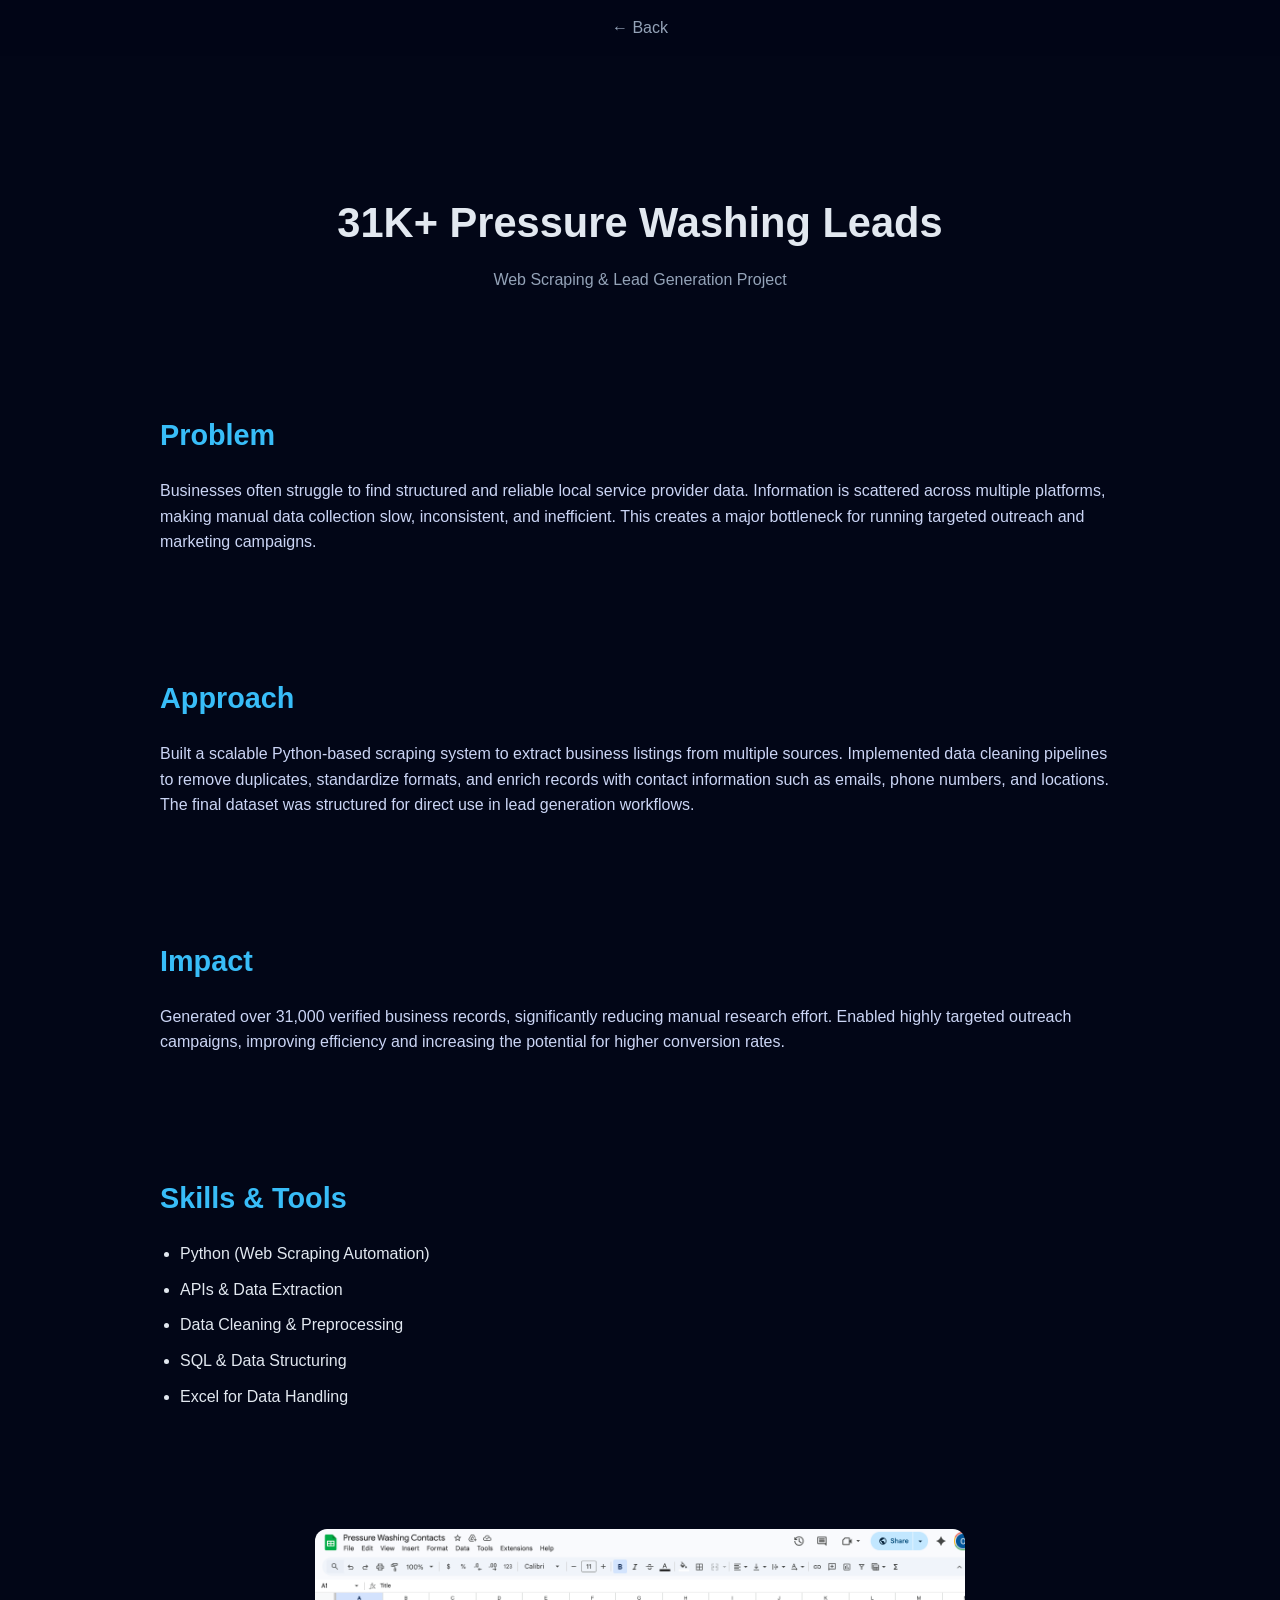
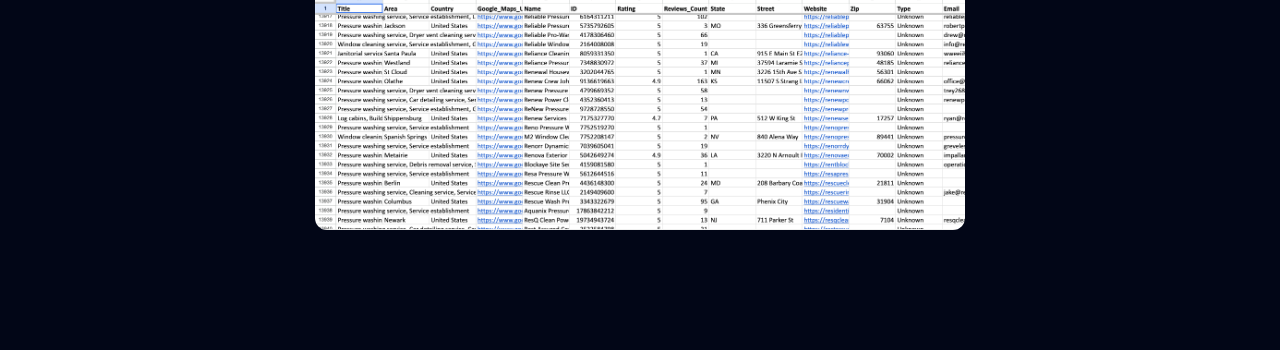
==== project1.html @ c7a37a79 "Update project1.html" ====
<!DOCTYPE html>
<html lang="en">

<head>
<meta charset="UTF-8">
<title>31K+ Leads Scraper | Owais Qadir</title>
<meta name="viewport" content="width=device-width, initial-scale=1.0">

<link rel="stylesheet" href="style.css?v=999">
</head>

<body>

<nav>
  <a href="index.html">← Back</a>
</nav>

<!-- HERO -->
<section class="case-hero">
  <h1>31K+ Pressure Washing Leads</h1>
  <p class="subtitle">Web Scraping & Lead Generation Project</p>
</section>

<!-- PROBLEM -->
<section class="reveal">
  <h2>Problem</h2>
  <p>
    Businesses often struggle to find structured and reliable local service provider data.
    Information is scattered across multiple platforms, making manual data collection slow,
    inconsistent, and inefficient. This creates a major bottleneck for running targeted outreach
    and marketing campaigns.
  </p>
</section>

<!-- APPROACH -->
<section class="reveal">
  <h2>Approach</h2>
  <p>
    Built a scalable Python-based scraping system to extract business listings from multiple sources.
    Implemented data cleaning pipelines to remove duplicates, standardize formats, and enrich records
    with contact information such as emails, phone numbers, and locations. The final dataset was structured
    for direct use in lead generation workflows.
  </p>
</section>

<!-- IMPACT -->
<section class="reveal">
  <h2>Impact</h2>
  <p>
    Generated over 31,000 verified business records, significantly reducing manual research effort.
    Enabled highly targeted outreach campaigns, improving efficiency and increasing the potential
    for higher conversion rates.
  </p>
</section>

<!-- SKILLS -->
<section class="reveal">
  <h2>Skills & Tools</h2>
  <ul>
    <li>Python (Web Scraping Automation)</li>
    <li>APIs & Data Extraction</li>
    <li>Data Cleaning & Preprocessing</li>
    <li>SQL & Data Structuring</li>
    <li>Excel for Data Handling</li>
  </ul>
</section>

<!-- IMAGE -->
<section class="reveal">
  <div class="single-image">
    <img src="images/project1.png" alt="Project preview">
  </div>
</section>

<script src="script.js?v=999"></script>

</body>
</html>
---- style.css ----
/* ================= RESET ================= */
* {
  margin: 0;
  padding: 0;
  box-sizing: border-box;
}

/* ================= BODY ================= */
body {
  font-family: 'Inter', sans-serif;
  background: #020617;
  color: #e2e8f0;
  line-height: 1.6;
  padding-top: 70px;
}

/* ================= NAV ================= */
nav {
  position: fixed;
  top: 0;
  width: 100%;
  background: rgba(2,6,23,0.85);
  backdrop-filter: blur(10px);
  padding: 15px;
  text-align: center;
  z-index: 1000;
}

nav a {
  margin: 0 18px;
  color: #94a3b8;
  text-decoration: none;
  font-weight: 500;
}

nav a:hover {
  color: #38bdf8;
}

/* ================= HERO ================= */
.hero, .case-hero {
  text-align: center;
  margin-bottom: 80px;
}

.hero h1, .case-hero h1 {
  font-size: 2.6rem;
  margin-bottom: 10px;
}

.highlight {
  color: #38bdf8;
}

.subtitle {
  color: #94a3b8;
  font-size: 1rem;
}

/* ================= SECTIONS ================= */
section {
  max-width: 1000px;
  margin: 120px auto;
  padding: 0 20px;
}

h2 {
  font-size: 1.8rem;
  margin-bottom: 20px;
  color: #38bdf8;
}

p {
  color: #cbd5f5;
}

/* ================= GRID ================= */
.grid {
  display: grid;
  grid-template-columns: repeat(auto-fit, minmax(260px, 1fr));
  gap: 30px;
  margin-top: 40px;
}

/* ================= CARD ================= */
.card {
  background: rgba(30,41,59,0.5);
  padding: 30px 20px;
  border-radius: 16px;
  text-align: center;
  transition: all 0.3s ease;
}

/* FIX LINK STYLE */
.card a {
  text-decoration: none;
  color: #e2e8f0;
  font-weight: 600;
  font-size: 1.1rem;
}

.card a:visited {
  color: #e2e8f0;
}

.card:hover {
  transform: translateY(-8px);
  border: 1px solid #38bdf8;
  box-shadow: 0 0 20px rgba(56,189,248,0.2);
}

/* ================= LIST ================= */
ul {
  margin-top: 15px;
  padding-left: 20px;
}

li {
  margin-bottom: 10px;
}

/* ================= SINGLE IMAGE ================= */
.single-image img {
  width: 100%;
  max-width: 650px;
  max-height: 350px;
  object-fit: contain;
  display: block;
  margin: 40px auto;
  border-radius: 12px;
}

/* ================= MULTI IMAGE GRID ================= */
.image-grid {
  display: grid;
  grid-template-columns: repeat(auto-fit, minmax(220px, 1fr));
  gap: 15px;
  margin-top: 20px;
}

.image-grid img {
  width: 100%;
  height: 180px;
  object-fit: cover;
  border-radius: 10px;
  cursor: pointer;
  transition: 0.3s;
}

.image-grid img:hover {
  transform: scale(1.05);
}

/* ================= CONTACT FORM ================= */
form {
  margin-top: 30px;
  display: flex;
  flex-direction: column;
  gap: 15px;
  max-width: 500px;
}

input, textarea {
  padding: 12px;
  border-radius: 10px;
  border: 1px solid #1e293b;
  background: #020617;
  color: #e2e8f0;
  font-size: 14px;
}

textarea {
  min-height: 120px;
}

button {
  background: linear-gradient(135deg, #38bdf8, #6366f1);
  border: none;
  padding: 12px;
  border-radius: 10px;
  color: white;
  cursor: pointer;
  transition: 0.3s;
}

button:hover {
  opacity: 0.85;
}

/* ================= ANIMATIONS ================= */
.reveal {
  opacity: 0;
  transform: translateY(30px);
  transition: 0.6s ease;
}

.reveal.show {
  opacity: 1;
  transform: translateY(0);
}

/* ================= IMAGE MODAL ================= */
.modal {
  display: none;
  position: fixed;
  inset: 0;
  background: rgba(0,0,0,0.9);
  justify-content: center;
  align-items: center;
  z-index: 2000;
}

.modal img {
  max-width: 90%;
  max-height: 90%;
  border-radius: 10px;
}

/* ================= SMALL SCREENS ================= */
@media (max-width: 600px) {
  .hero h1 {
    font-size: 2rem;
  }

  section {
    margin: 80px auto;
  }
}
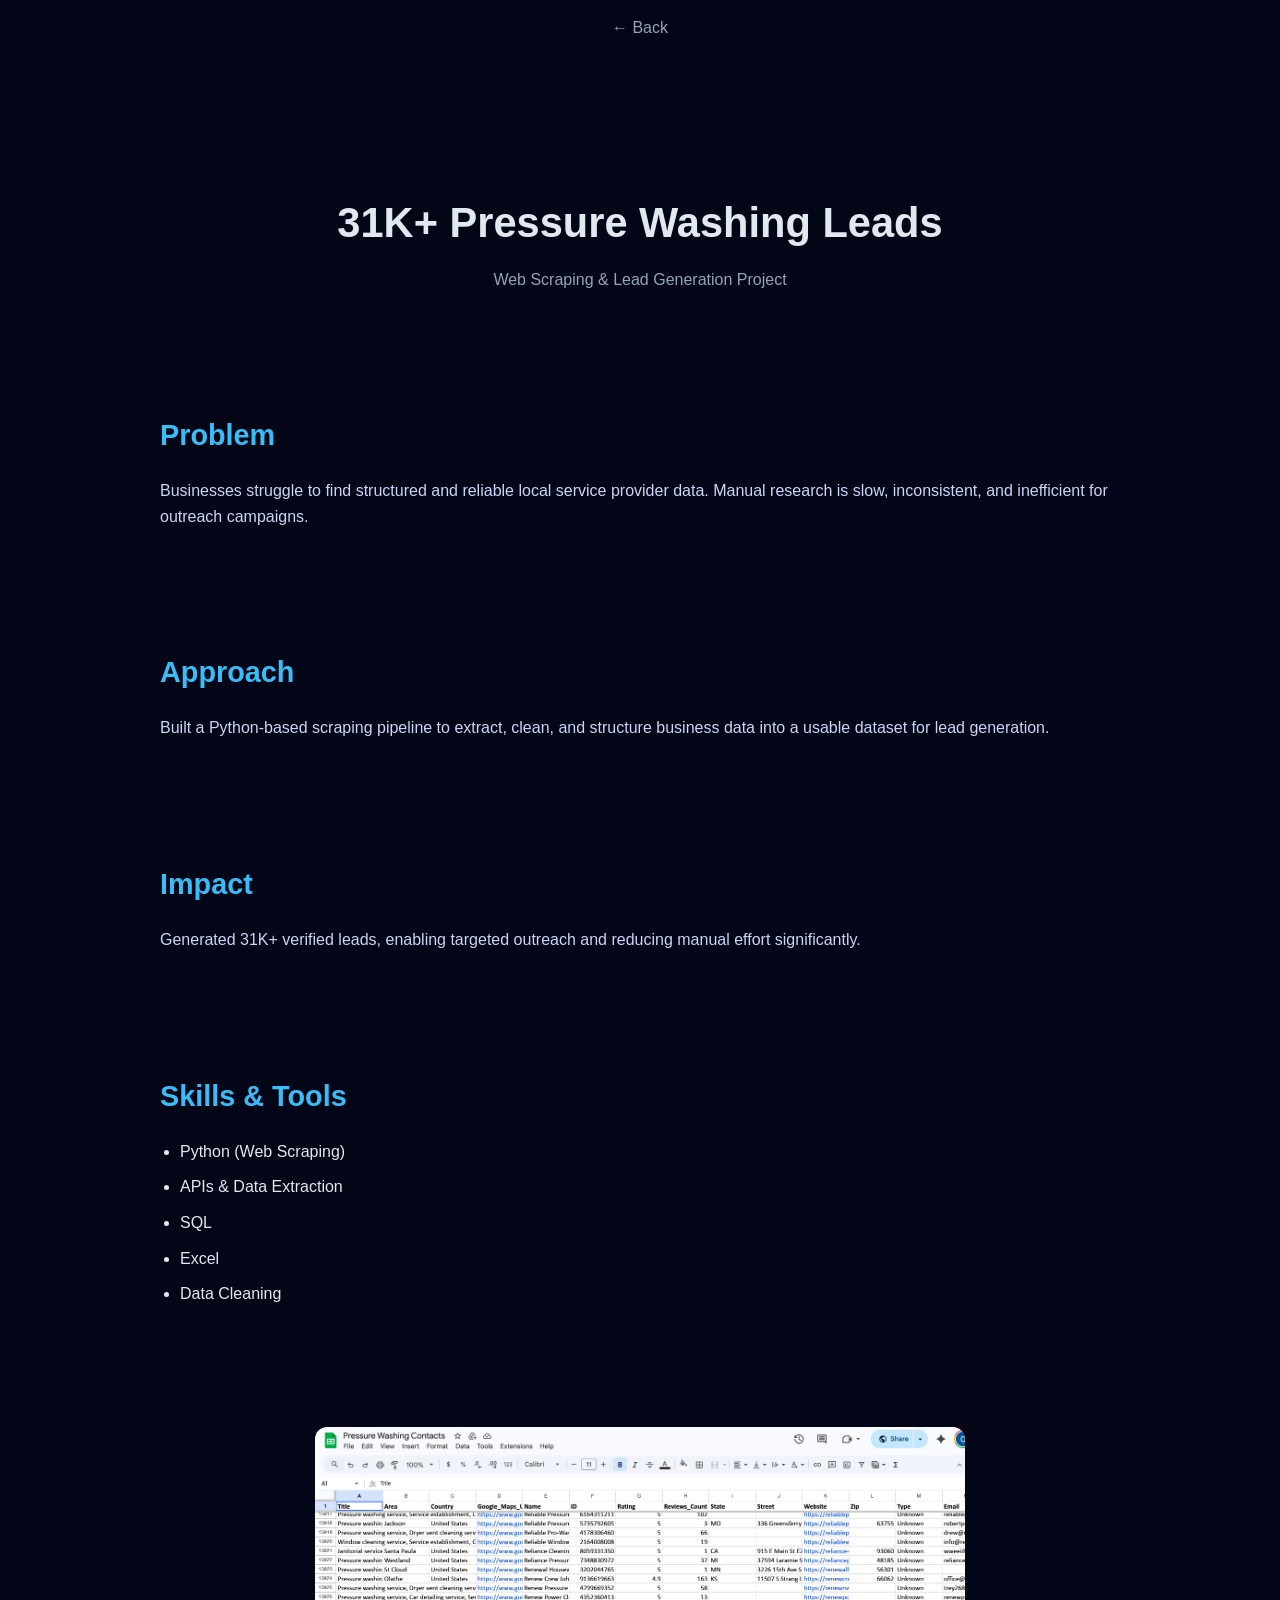
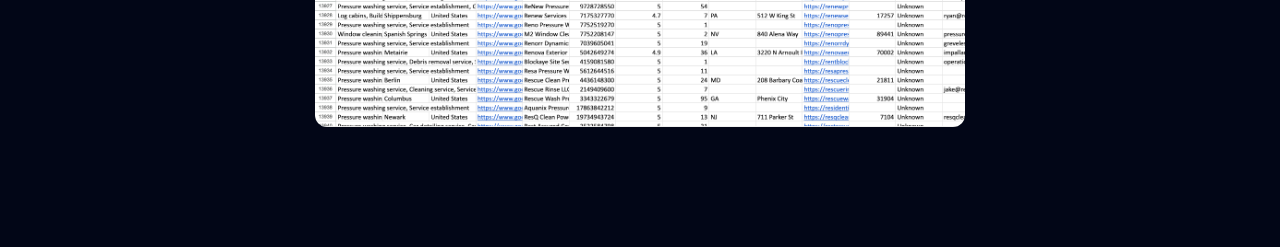
==== commit f5b7abf7: "Update project1.html" ====
--- a/project1.html
+++ b/project1.html
@@ -5,7 +5,6 @@
 <meta charset="UTF-8">
 <title>31K+ Leads Scraper | Owais Qadir</title>
 <meta name="viewport" content="width=device-width, initial-scale=1.0">
-
 <link rel="stylesheet" href="style.css?v=999">
 </head>
 
@@ -15,60 +14,48 @@
   <a href="index.html">← Back</a>
 </nav>
 
-<!-- HERO -->
 <section class="case-hero">
   <h1>31K+ Pressure Washing Leads</h1>
   <p class="subtitle">Web Scraping & Lead Generation Project</p>
 </section>
 
-<!-- PROBLEM -->
 <section class="reveal">
   <h2>Problem</h2>
   <p>
-    Businesses often struggle to find structured and reliable local service provider data.
-    Information is scattered across multiple platforms, making manual data collection slow,
-    inconsistent, and inefficient. This creates a major bottleneck for running targeted outreach
-    and marketing campaigns.
+    Businesses struggle to find structured and reliable local service provider data.
+    Manual research is slow, inconsistent, and inefficient for outreach campaigns.
   </p>
 </section>
 
-<!-- APPROACH -->
 <section class="reveal">
   <h2>Approach</h2>
   <p>
-    Built a scalable Python-based scraping system to extract business listings from multiple sources.
-    Implemented data cleaning pipelines to remove duplicates, standardize formats, and enrich records
-    with contact information such as emails, phone numbers, and locations. The final dataset was structured
-    for direct use in lead generation workflows.
+    Built a Python-based scraping pipeline to extract, clean, and structure business data
+    into a usable dataset for lead generation.
   </p>
 </section>
 
-<!-- IMPACT -->
 <section class="reveal">
   <h2>Impact</h2>
   <p>
-    Generated over 31,000 verified business records, significantly reducing manual research effort.
-    Enabled highly targeted outreach campaigns, improving efficiency and increasing the potential
-    for higher conversion rates.
+    Generated 31K+ verified leads, enabling targeted outreach and reducing manual effort significantly.
   </p>
 </section>
 
-<!-- SKILLS -->
 <section class="reveal">
   <h2>Skills & Tools</h2>
   <ul>
-    <li>Python (Web Scraping Automation)</li>
+    <li>Python (Web Scraping)</li>
     <li>APIs & Data Extraction</li>
-    <li>Data Cleaning & Preprocessing</li>
-    <li>SQL & Data Structuring</li>
-    <li>Excel for Data Handling</li>
+    <li>SQL</li>
+    <li>Excel</li>
+    <li>Data Cleaning</li>
   </ul>
 </section>
 
-<!-- IMAGE -->
 <section class="reveal">
   <div class="single-image">
-    <img src="images/project1.png" alt="Project preview">
+    <img src="images/project1.png">
   </div>
 </section>
 
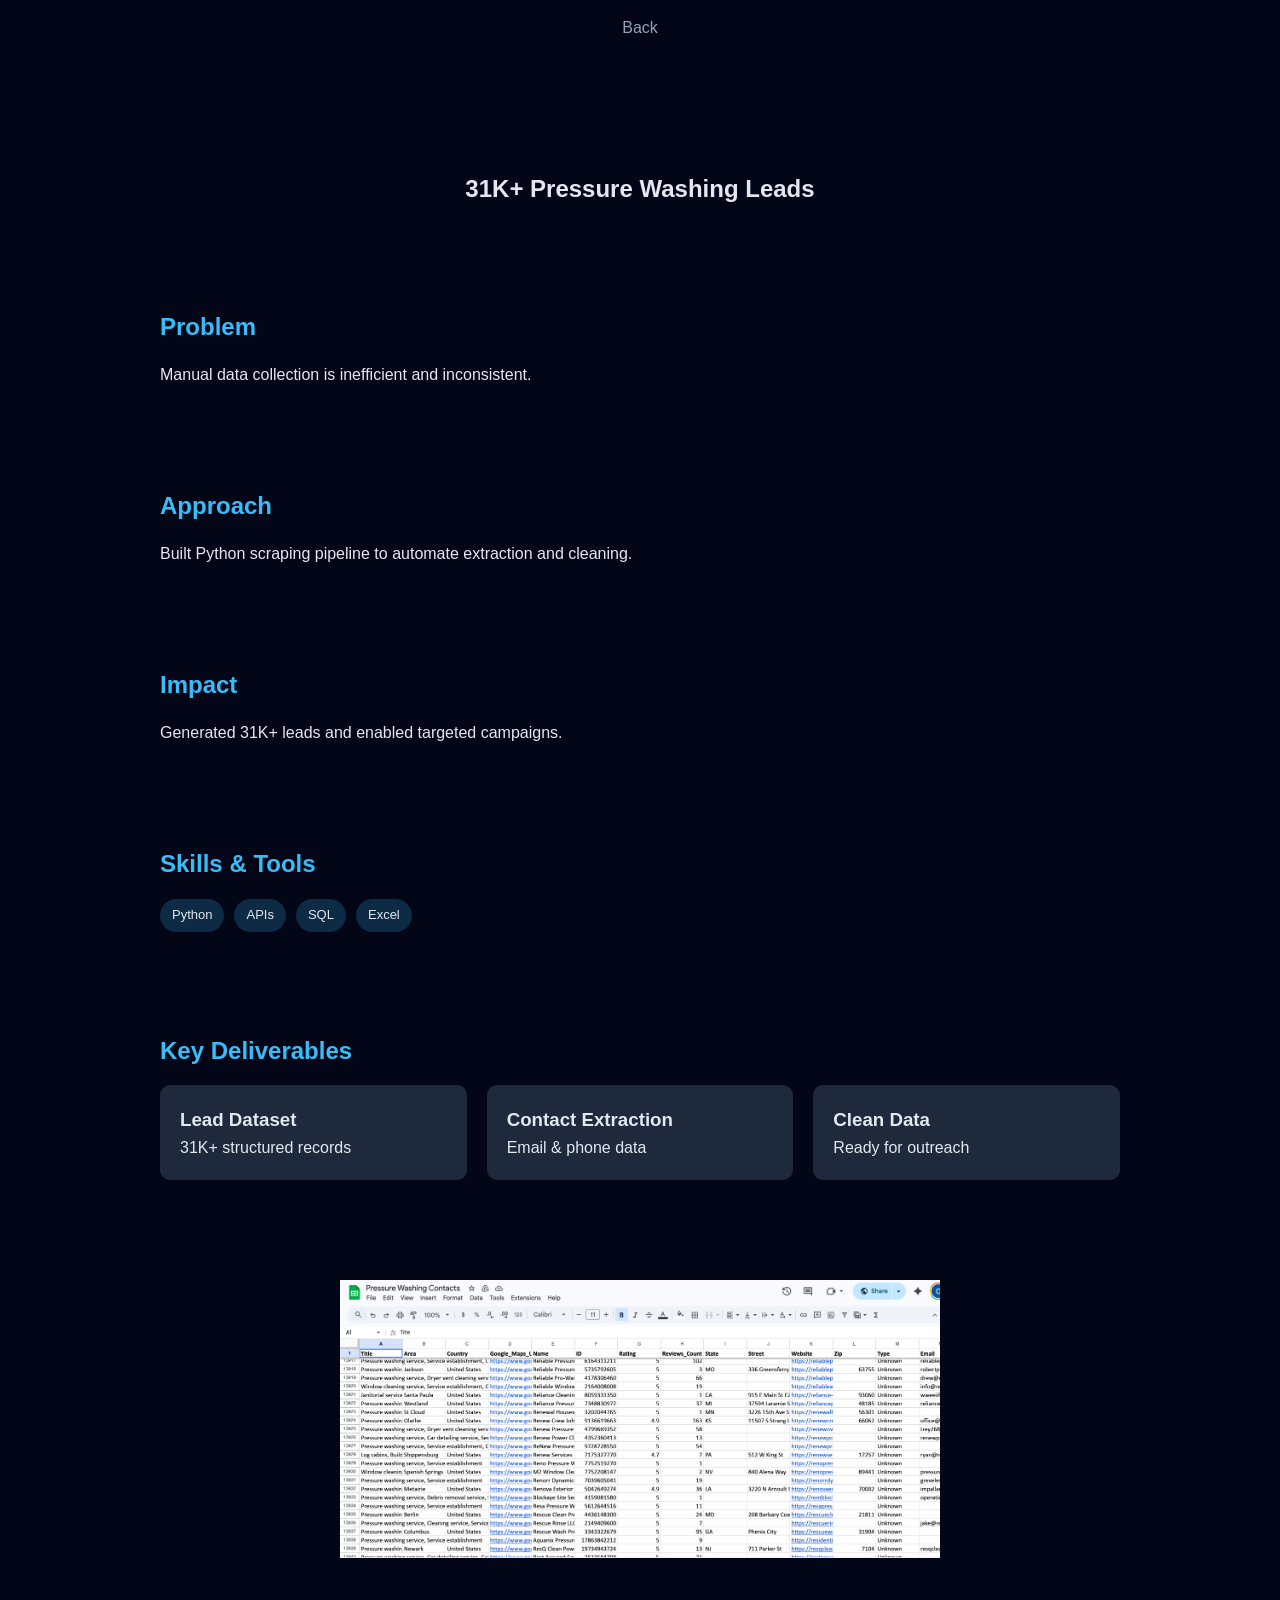
==== commit cc0c710d: "Update project1.html" ====
--- a/project1.html
+++ b/project1.html
@@ -1,65 +1,54 @@
 <!DOCTYPE html>
-<html lang="en">
-
+<html>
 <head>
-<meta charset="UTF-8">
-<title>31K+ Leads Scraper | Owais Qadir</title>
-<meta name="viewport" content="width=device-width, initial-scale=1.0">
 <link rel="stylesheet" href="style.css?v=999">
 </head>
 
 <body>
 
-<nav>
-  <a href="index.html">← Back</a>
-</nav>
+<nav><a href="index.html">Back</a></nav>
 
 <section class="case-hero">
-  <h1>31K+ Pressure Washing Leads</h1>
-  <p class="subtitle">Web Scraping & Lead Generation Project</p>
+<h1>31K+ Pressure Washing Leads</h1>
 </section>
 
 <section class="reveal">
-  <h2>Problem</h2>
-  <p>
-    Businesses struggle to find structured and reliable local service provider data.
-    Manual research is slow, inconsistent, and inefficient for outreach campaigns.
-  </p>
+<h2>Problem</h2>
+<p>Manual data collection is inefficient and inconsistent.</p>
 </section>
 
 <section class="reveal">
-  <h2>Approach</h2>
-  <p>
-    Built a Python-based scraping pipeline to extract, clean, and structure business data
-    into a usable dataset for lead generation.
-  </p>
+<h2>Approach</h2>
+<p>Built Python scraping pipeline to automate extraction and cleaning.</p>
 </section>
 
 <section class="reveal">
-  <h2>Impact</h2>
-  <p>
-    Generated 31K+ verified leads, enabling targeted outreach and reducing manual effort significantly.
-  </p>
+<h2>Impact</h2>
+<p>Generated 31K+ leads and enabled targeted campaigns.</p>
 </section>
 
 <section class="reveal">
-  <h2>Skills & Tools</h2>
-  <ul>
-    <li>Python (Web Scraping)</li>
-    <li>APIs & Data Extraction</li>
-    <li>SQL</li>
-    <li>Excel</li>
-    <li>Data Cleaning</li>
-  </ul>
+<h2>Skills & Tools</h2>
+<div class="tags">
+<span>Python</span><span>APIs</span><span>SQL</span><span>Excel</span>
+</div>
 </section>
 
 <section class="reveal">
-  <div class="single-image">
-    <img src="images/project1.png">
-  </div>
+<h2>Key Deliverables</h2>
+<div class="deliverables">
+<div class="box"><h3>Lead Dataset</h3><p>31K+ structured records</p></div>
+<div class="box"><h3>Contact Extraction</h3><p>Email & phone data</p></div>
+<div class="box"><h3>Clean Data</h3><p>Ready for outreach</p></div>
+</div>
+</section>
+
+<section class="reveal">
+<div class="single-image">
+<img src="images/project1.png">
+</div>
 </section>
 
 <script src="script.js?v=999"></script>
-
 </body>
 </html>
--- a/style.css
+++ b/style.css
@@ -1,228 +1,135 @@
-/* ================= RESET ================= */
-* {
-  margin: 0;
-  padding: 0;
-  box-sizing: border-box;
+/* RESET */
+*{margin:0;padding:0;box-sizing:border-box;}
+
+body{
+  font-family:'Inter',sans-serif;
+  background:#020617;
+  color:#e2e8f0;
+  line-height:1.6;
+  padding-top:70px;
 }
 
-/* ================= BODY ================= */
-body {
-  font-family: 'Inter', sans-serif;
-  background: #020617;
-  color: #e2e8f0;
-  line-height: 1.6;
-  padding-top: 70px;
+/* NAV */
+nav{
+  position:fixed;
+  width:100%;
+  top:0;
+  background:rgba(2,6,23,0.9);
+  padding:15px;
+  text-align:center;
 }
 
-/* ================= NAV ================= */
-nav {
-  position: fixed;
-  top: 0;
-  width: 100%;
-  background: rgba(2,6,23,0.85);
-  backdrop-filter: blur(10px);
-  padding: 15px;
-  text-align: center;
-  z-index: 1000;
+nav a{
+  margin:0 15px;
+  color:#94a3b8;
+  text-decoration:none;
 }
 
-nav a {
-  margin: 0 18px;
-  color: #94a3b8;
-  text-decoration: none;
-  font-weight: 500;
+/* HERO */
+.hero,.case-hero{
+  text-align:center;
+  margin-bottom:80px;
 }
 
-nav a:hover {
-  color: #38bdf8;
+.hero h1{font-size:2.5rem;}
+
+section{
+  max-width:1000px;
+  margin:100px auto;
+  padding:0 20px;
 }
 
-/* ================= HERO ================= */
-.hero, .case-hero {
-  text-align: center;
-  margin-bottom: 80px;
+h2{color:#38bdf8;margin-bottom:15px;}
+
+/* GRID */
+.grid{
+  display:grid;
+  grid-template-columns:repeat(auto-fit,minmax(250px,1fr));
+  gap:25px;
+  margin-top:30px;
 }
 
-.hero h1, .case-hero h1 {
-  font-size: 2.6rem;
-  margin-bottom: 10px;
+/* CARD */
+.card{
+  background:#1e293b;
+  padding:25px;
+  border-radius:12px;
+  text-align:center;
+  text-decoration:none;
+  color:white;
+  transition:0.3s;
 }
 
-.highlight {
-  color: #38bdf8;
+.card:hover{
+  transform:translateY(-5px);
+  border:1px solid #38bdf8;
 }
 
-.subtitle {
-  color: #94a3b8;
-  font-size: 1rem;
+/* TAGS */
+.tags{
+  display:flex;
+  flex-wrap:wrap;
+  gap:10px;
+  margin-top:15px;
 }
 
-/* ================= SECTIONS ================= */
-section {
-  max-width: 1000px;
-  margin: 120px auto;
-  padding: 0 20px;
+.tags span{
+  background:rgba(56,189,248,0.2);
+  padding:6px 12px;
+  border-radius:20px;
+  font-size:13px;
 }
 
-h2 {
-  font-size: 1.8rem;
-  margin-bottom: 20px;
-  color: #38bdf8;
+/* BOXES */
+.deliverables{
+  display:grid;
+  grid-template-columns:repeat(auto-fit,minmax(250px,1fr));
+  gap:20px;
 }
 
-p {
-  color: #cbd5f5;
+.box{
+  background:#1e293b;
+  padding:20px;
+  border-radius:10px;
 }
 
-/* ================= GRID ================= */
-.grid {
-  display: grid;
-  grid-template-columns: repeat(auto-fit, minmax(260px, 1fr));
-  gap: 30px;
-  margin-top: 40px;
+.box:hover{
+  border:1px solid #38bdf8;
 }
 
-/* ================= CARD ================= */
-.card {
-  background: rgba(30,41,59,0.5);
-  padding: 30px 20px;
-  border-radius: 16px;
-  text-align: center;
-  transition: all 0.3s ease;
+/* IMAGE */
+.single-image img{
+  width:100%;
+  max-width:600px;
+  display:block;
+  margin:auto;
 }
 
-/* FIX LINK STYLE */
-.card a {
-  text-decoration: none;
-  color: #e2e8f0;
-  font-weight: 600;
-  font-size: 1.1rem;
+.image-grid{
+  display:grid;
+  grid-template-columns:repeat(auto-fit,minmax(200px,1fr));
+  gap:10px;
 }
 
-.card a:visited {
-  color: #e2e8f0;
+.image-grid img{
+  width:100%;
+  height:180px;
+  object-fit:cover;
+  cursor:pointer;
 }
 
-.card:hover {
-  transform: translateY(-8px);
-  border: 1px solid #38bdf8;
-  box-shadow: 0 0 20px rgba(56,189,248,0.2);
+/* ANIMATION */
+.reveal{opacity:0;transform:translateY(30px);transition:0.6s;}
+.reveal.show{opacity:1;transform:translateY(0);}
+
+/* MODAL */
+.modal{
+  display:none;
+  position:fixed;
+  inset:0;
+  background:rgba(0,0,0,0.9);
+  justify-content:center;
+  align-items:center;
 }
 
-/* ================= LIST ================= */
-ul {
-  margin-top: 15px;
-  padding-left: 20px;
-}
-
-li {
-  margin-bottom: 10px;
-}
-
-/* ================= SINGLE IMAGE ================= */
-.single-image img {
-  width: 100%;
-  max-width: 650px;
-  max-height: 350px;
-  object-fit: contain;
-  display: block;
-  margin: 40px auto;
-  border-radius: 12px;
-}
-
-/* ================= MULTI IMAGE GRID ================= */
-.image-grid {
-  display: grid;
-  grid-template-columns: repeat(auto-fit, minmax(220px, 1fr));
-  gap: 15px;
-  margin-top: 20px;
-}
-
-.image-grid img {
-  width: 100%;
-  height: 180px;
-  object-fit: cover;
-  border-radius: 10px;
-  cursor: pointer;
-  transition: 0.3s;
-}
-
-.image-grid img:hover {
-  transform: scale(1.05);
-}
-
-/* ================= CONTACT FORM ================= */
-form {
-  margin-top: 30px;
-  display: flex;
-  flex-direction: column;
-  gap: 15px;
-  max-width: 500px;
-}
-
-input, textarea {
-  padding: 12px;
-  border-radius: 10px;
-  border: 1px solid #1e293b;
-  background: #020617;
-  color: #e2e8f0;
-  font-size: 14px;
-}
-
-textarea {
-  min-height: 120px;
-}
-
-button {
-  background: linear-gradient(135deg, #38bdf8, #6366f1);
-  border: none;
-  padding: 12px;
-  border-radius: 10px;
-  color: white;
-  cursor: pointer;
-  transition: 0.3s;
-}
-
-button:hover {
-  opacity: 0.85;
-}
-
-/* ================= ANIMATIONS ================= */
-.reveal {
-  opacity: 0;
-  transform: translateY(30px);
-  transition: 0.6s ease;
-}
-
-.reveal.show {
-  opacity: 1;
-  transform: translateY(0);
-}
-
-/* ================= IMAGE MODAL ================= */
-.modal {
-  display: none;
-  position: fixed;
-  inset: 0;
-  background: rgba(0,0,0,0.9);
-  justify-content: center;
-  align-items: center;
-  z-index: 2000;
-}
-
-.modal img {
-  max-width: 90%;
-  max-height: 90%;
-  border-radius: 10px;
-}
-
-/* ================= SMALL SCREENS ================= */
-@media (max-width: 600px) {
-  .hero h1 {
-    font-size: 2rem;
-  }
-
-  section {
-    margin: 80px auto;
-  }
-}
+.modal img{max-width:90%;}
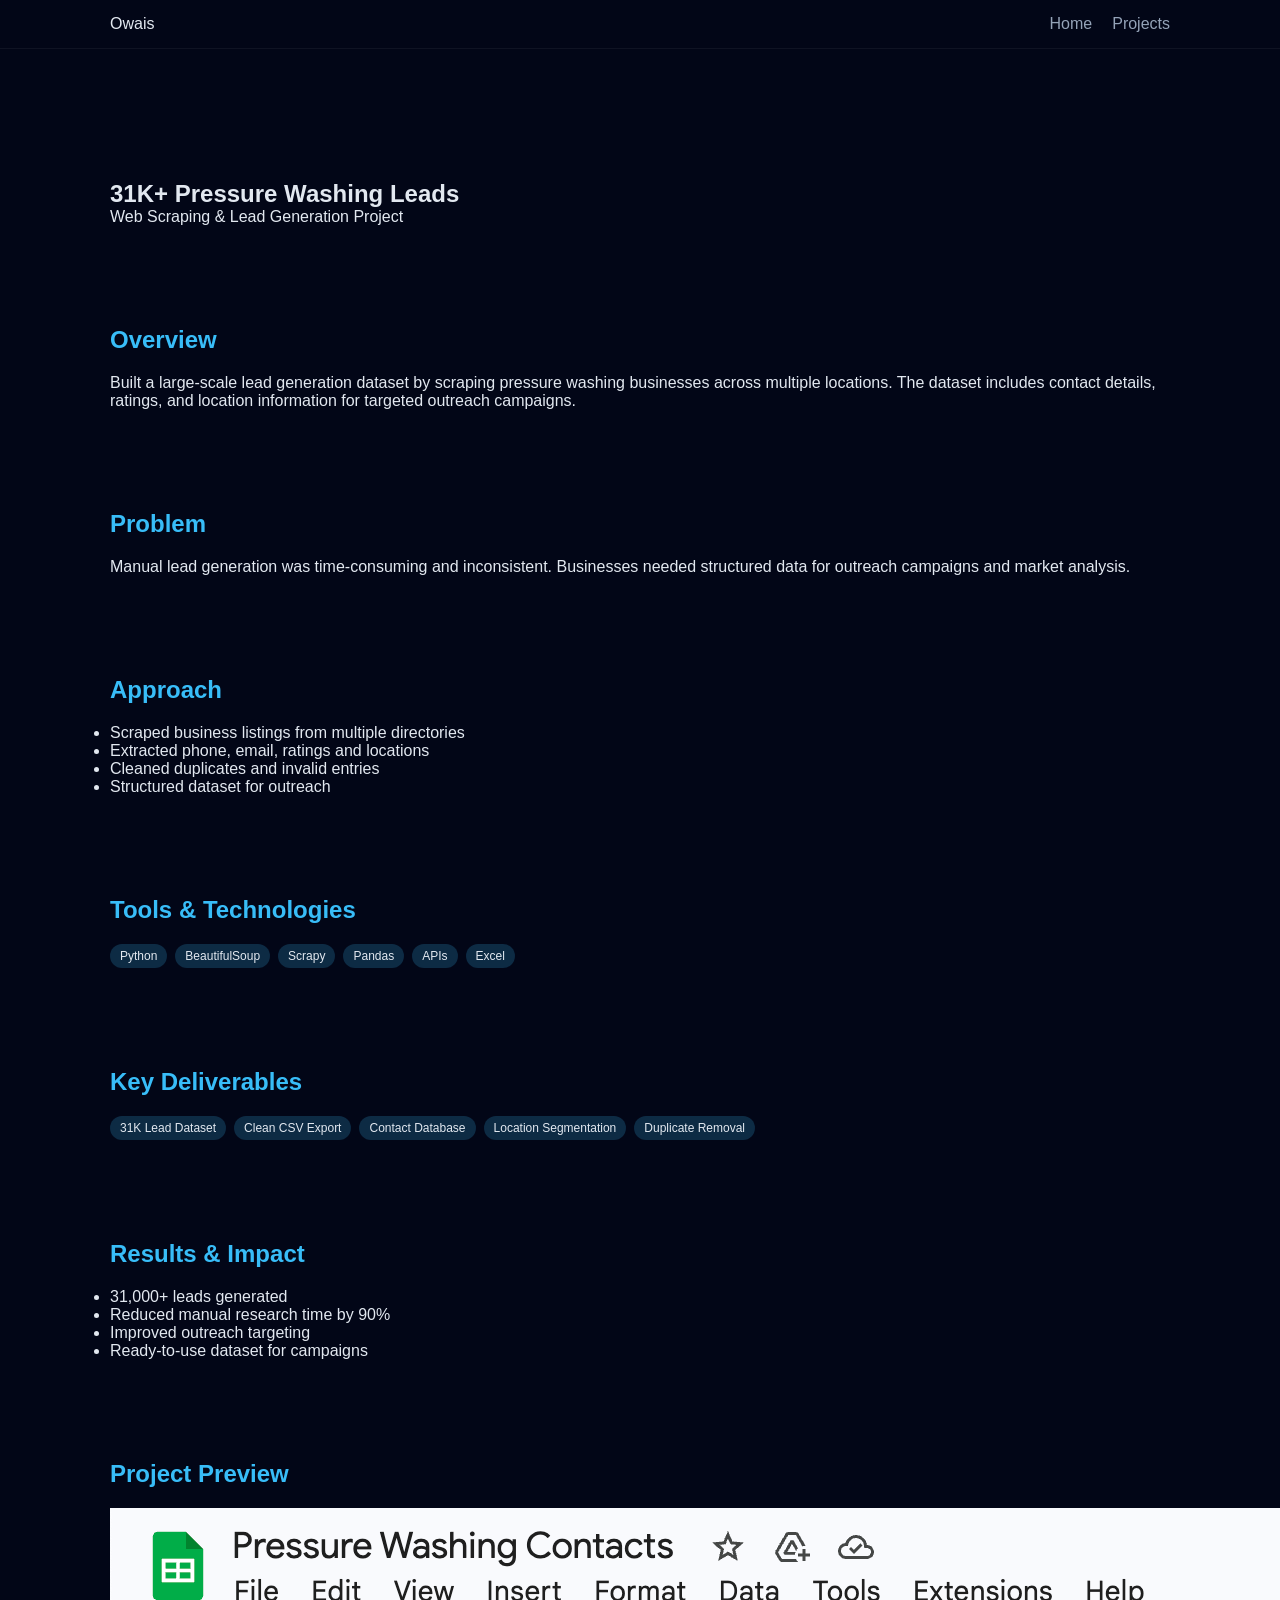
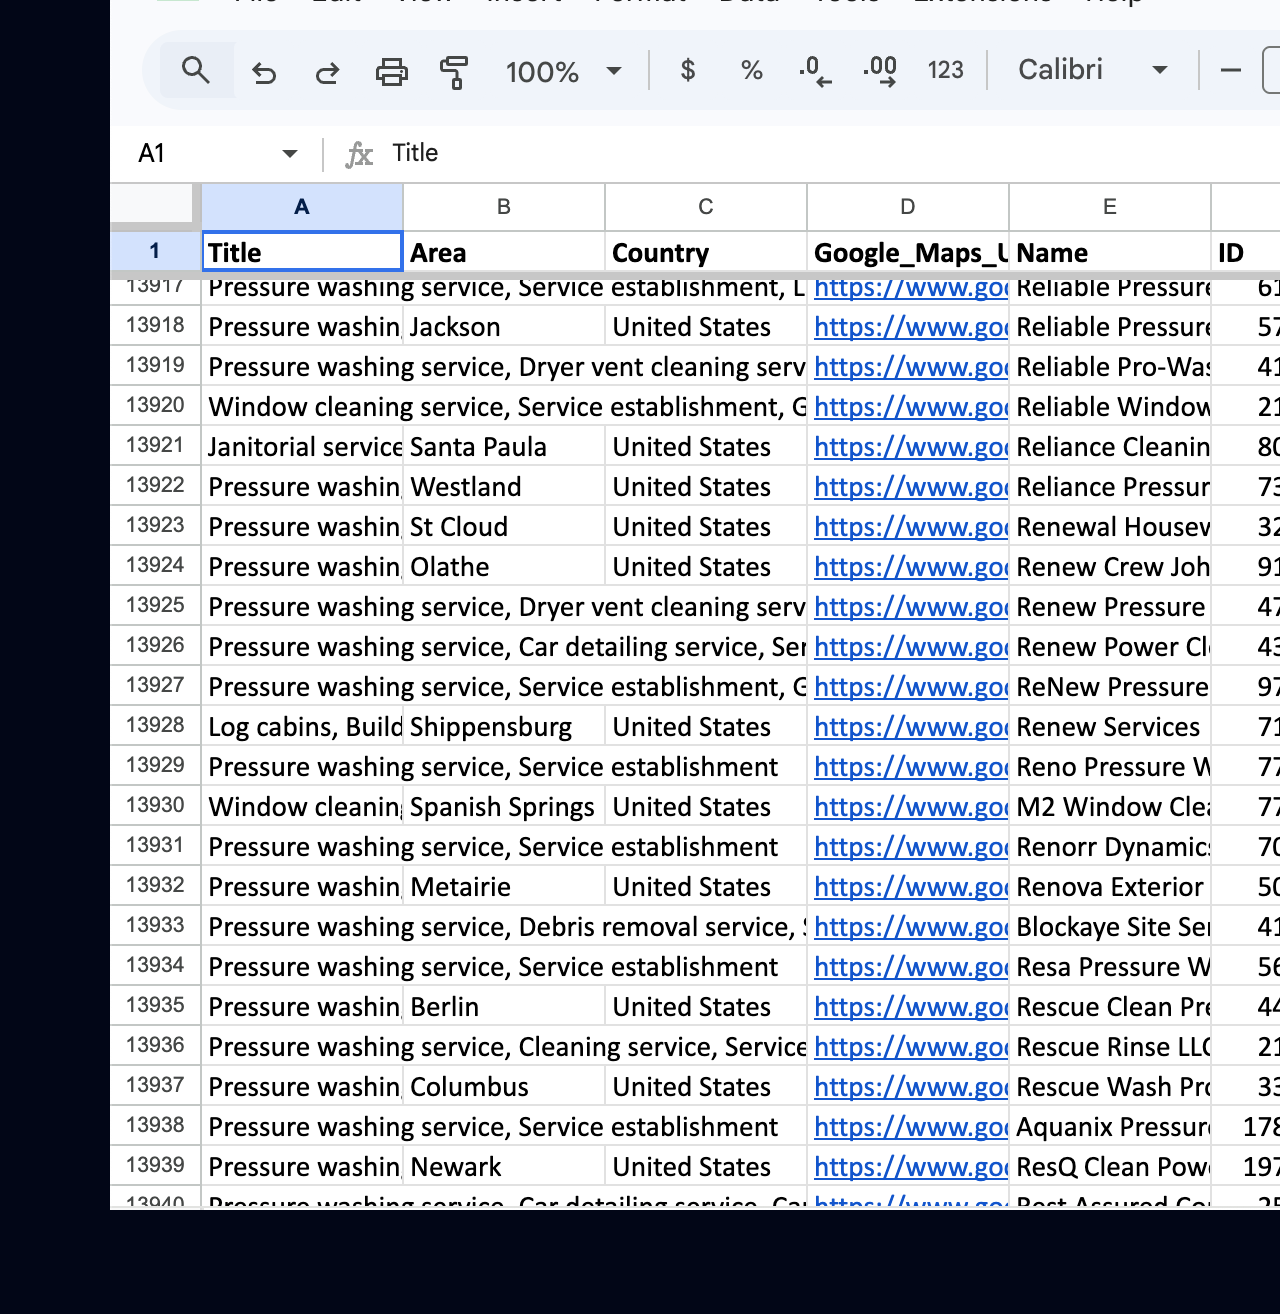
==== commit 28043cd9: "Update project1.html" ====
--- a/project1.html
+++ b/project1.html
@@ -1,54 +1,104 @@
 <!DOCTYPE html>
-<html>
+<html lang="en">
 <head>
-<link rel="stylesheet" href="style.css?v=999">
+<meta charset="UTF-8">
+<title>Leads Scraper | Owais Qadir</title>
+<meta name="viewport" content="width=device-width, initial-scale=1.0">
+
+<link rel="stylesheet" href="style.css">
 </head>
 
 <body>
 
-<nav><a href="index.html">Back</a></nav>
+<nav class="nav">
+  <div class="nav-container">
+    <div class="logo">Owais</div>
+    <div class="nav-links">
+      <a href="index.html">Home</a>
+      <a href="index.html#projects">Projects</a>
+    </div>
+  </div>
+</nav>
 
-<section class="case-hero">
-<h1>31K+ Pressure Washing Leads</h1>
+<section class="project-hero">
+  <h1>31K+ Pressure Washing Leads</h1>
+  <p>Web Scraping & Lead Generation Project</p>
 </section>
 
-<section class="reveal">
-<h2>Problem</h2>
-<p>Manual data collection is inefficient and inconsistent.</p>
+<section class="project-section">
+<h2>Overview</h2>
+<p>
+Built a large-scale lead generation dataset by scraping pressure washing businesses
+across multiple locations. The dataset includes contact details, ratings,
+and location information for targeted outreach campaigns.
+</p>
 </section>
 
-<section class="reveal">
-<h2>Approach</h2>
-<p>Built Python scraping pipeline to automate extraction and cleaning.</p>
+<section class="project-section">
+<h2>Problem</h2>
+<p>
+Manual lead generation was time-consuming and inconsistent. Businesses needed
+structured data for outreach campaigns and market analysis.
+</p>
 </section>
 
-<section class="reveal">
-<h2>Impact</h2>
-<p>Generated 31K+ leads and enabled targeted campaigns.</p>
+<section class="project-section">
+<h2>Approach</h2>
+<ul>
+<li>Scraped business listings from multiple directories</li>
+<li>Extracted phone, email, ratings and locations</li>
+<li>Cleaned duplicates and invalid entries</li>
+<li>Structured dataset for outreach</li>
+</ul>
 </section>
 
-<section class="reveal">
-<h2>Skills & Tools</h2>
+<section class="project-section">
+<h2>Tools & Technologies</h2>
+
 <div class="tags">
-<span>Python</span><span>APIs</span><span>SQL</span><span>Excel</span>
+<span>Python</span>
+<span>BeautifulSoup</span>
+<span>Scrapy</span>
+<span>Pandas</span>
+<span>APIs</span>
+<span>Excel</span>
 </div>
+
 </section>
 
-<section class="reveal">
+<section class="project-section">
 <h2>Key Deliverables</h2>
-<div class="deliverables">
-<div class="box"><h3>Lead Dataset</h3><p>31K+ structured records</p></div>
-<div class="box"><h3>Contact Extraction</h3><p>Email & phone data</p></div>
-<div class="box"><h3>Clean Data</h3><p>Ready for outreach</p></div>
+
+<div class="tags">
+<span>31K Lead Dataset</span>
+<span>Clean CSV Export</span>
+<span>Contact Database</span>
+<span>Location Segmentation</span>
+<span>Duplicate Removal</span>
 </div>
+
 </section>
 
-<section class="reveal">
+<section class="project-section">
+<h2>Results & Impact</h2>
+
+<ul>
+<li>31,000+ leads generated</li>
+<li>Reduced manual research time by 90%</li>
+<li>Improved outreach targeting</li>
+<li>Ready-to-use dataset for campaigns</li>
+</ul>
+
+</section>
+
+<section class="project-section">
+<h2>Project Preview</h2>
+
 <div class="single-image">
 <img src="images/project1.png">
 </div>
+
 </section>
 
-<script src="script.js?v=999"></script>
 </body>
 </html>
--- a/style.css
+++ b/style.css
@@ -1,135 +1,194 @@
-/* RESET */
-*{margin:0;padding:0;box-sizing:border-box;}
+*{
+  margin:0;
+  padding:0;
+  box-sizing:border-box;
+}
 
 body{
   font-family:'Inter',sans-serif;
   background:#020617;
   color:#e2e8f0;
-  line-height:1.6;
-  padding-top:70px;
+  padding-top:80px;
 }
 
 /* NAV */
-nav{
+.nav{
   position:fixed;
+  top:0;
   width:100%;
-  top:0;
-  background:rgba(2,6,23,0.9);
-  padding:15px;
-  text-align:center;
+  background:#020617;
+  z-index:1000;
+  border-bottom:1px solid rgba(255,255,255,0.05);
 }
 
-nav a{
-  margin:0 15px;
+.nav-container{
+  max-width:1100px;
+  margin:auto;
+  display:flex;
+  justify-content:space-between;
+  align-items:center;
+  padding:15px 20px;
+}
+
+.nav-links{
+  display:flex;
+  gap:20px;
+}
+
+.nav-links a{
   color:#94a3b8;
   text-decoration:none;
 }
 
-/* HERO */
-.hero,.case-hero{
-  text-align:center;
-  margin-bottom:80px;
+.hire-btn{
+  border:1px solid #38bdf8;
+  padding:8px 14px;
+  border-radius:20px;
+  color:#38bdf8;
+  text-decoration:none;
 }
 
-.hero h1{font-size:2.5rem;}
+/* HERO */
+.hero{
+  text-align:center;
+  padding:100px 20px;
+}
 
+.highlight{
+  color:#38bdf8;
+}
+
+.subtitle{
+  color:#94a3b8;
+}
+
+/* SECTION */
 section{
-  max-width:1000px;
+  max-width:1100px;
   margin:100px auto;
   padding:0 20px;
 }
 
-h2{color:#38bdf8;margin-bottom:15px;}
-
-/* GRID */
-.grid{
-  display:grid;
-  grid-template-columns:repeat(auto-fit,minmax(250px,1fr));
-  gap:25px;
-  margin-top:30px;
+h2{
+  color:#38bdf8;
+  margin-bottom:20px;
 }
 
-/* CARD */
-.card{
-  background:#1e293b;
+/* SERVICES */
+.services-grid{
+  display:grid;
+  grid-template-columns:repeat(auto-fit,minmax(260px,1fr));
+  gap:25px;
+  margin-top:40px;
+}
+
+.service-card{
+  background:#020617;
+  border:1px solid rgba(56,189,248,0.15);
   padding:25px;
   border-radius:12px;
-  text-align:center;
-  text-decoration:none;
-  color:white;
-  transition:0.3s;
 }
 
-.card:hover{
+.service-card:hover{
+  border:1px solid #38bdf8;
   transform:translateY(-5px);
-  border:1px solid #38bdf8;
 }
 
-/* TAGS */
 .tags{
   display:flex;
+  gap:8px;
   flex-wrap:wrap;
-  gap:10px;
-  margin-top:15px;
+  margin-top:10px;
 }
 
 .tags span{
   background:rgba(56,189,248,0.2);
-  padding:6px 12px;
-  border-radius:20px;
-  font-size:13px;
+  padding:5px 10px;
+  border-radius:12px;
+  font-size:12px;
 }
 
-/* BOXES */
-.deliverables{
+/* PROJECTS */
+.grid{
   display:grid;
   grid-template-columns:repeat(auto-fit,minmax(250px,1fr));
   gap:20px;
 }
 
-.box{
+.card{
   background:#1e293b;
-  padding:20px;
+  padding:25px;
   border-radius:10px;
+  text-align:center;
+  text-decoration:none;
+  color:white;
 }
 
-.box:hover{
+.card:hover{
   border:1px solid #38bdf8;
+  transform:translateY(-5px);
 }
 
-/* IMAGE */
-.single-image img{
-  width:100%;
-  max-width:600px;
-  display:block;
-  margin:auto;
+/* CONTACT */
+.contact-grid{
+  display:grid;
+  grid-template-columns:1fr 1fr;
+  gap:50px;
+  margin-top:40px;
 }
 
-.image-grid{
-  display:grid;
-  grid-template-columns:repeat(auto-fit,minmax(200px,1fr));
-  gap:10px;
+.contact-left p{
+  color:#94a3b8;
+  margin-bottom:20px;
 }
 
-.image-grid img{
-  width:100%;
-  height:180px;
-  object-fit:cover;
+.contact-item{
+  margin-bottom:20px;
+}
+
+.contact-item a{
+  color:#38bdf8;
+  text-decoration:none;
+}
+
+.contact-form{
+  display:flex;
+  flex-direction:column;
+  gap:15px;
+}
+
+.contact-form input,
+.contact-form textarea{
+  padding:14px;
+  border-radius:10px;
+  border:1px solid #1e293b;
+  background:#020617;
+  color:white;
+}
+
+.contact-form button{
+  padding:14px;
+  background:linear-gradient(135deg,#38bdf8,#6366f1);
+  border:none;
+  border-radius:10px;
   cursor:pointer;
 }
 
 /* ANIMATION */
-.reveal{opacity:0;transform:translateY(30px);transition:0.6s;}
-.reveal.show{opacity:1;transform:translateY(0);}
-
-/* MODAL */
-.modal{
-  display:none;
-  position:fixed;
-  inset:0;
-  background:rgba(0,0,0,0.9);
-  justify-content:center;
-  align-items:center;
+.reveal{
+  opacity:0;
+  transform:translateY(30px);
+  transition:0.6s;
 }
 
-.modal img{max-width:90%;}
+.reveal.show{
+  opacity:1;
+  transform:translateY(0);
+}
+
+/* MOBILE */
+@media(max-width:768px){
+  .contact-grid{
+    grid-template-columns:1fr;
+  }
+}
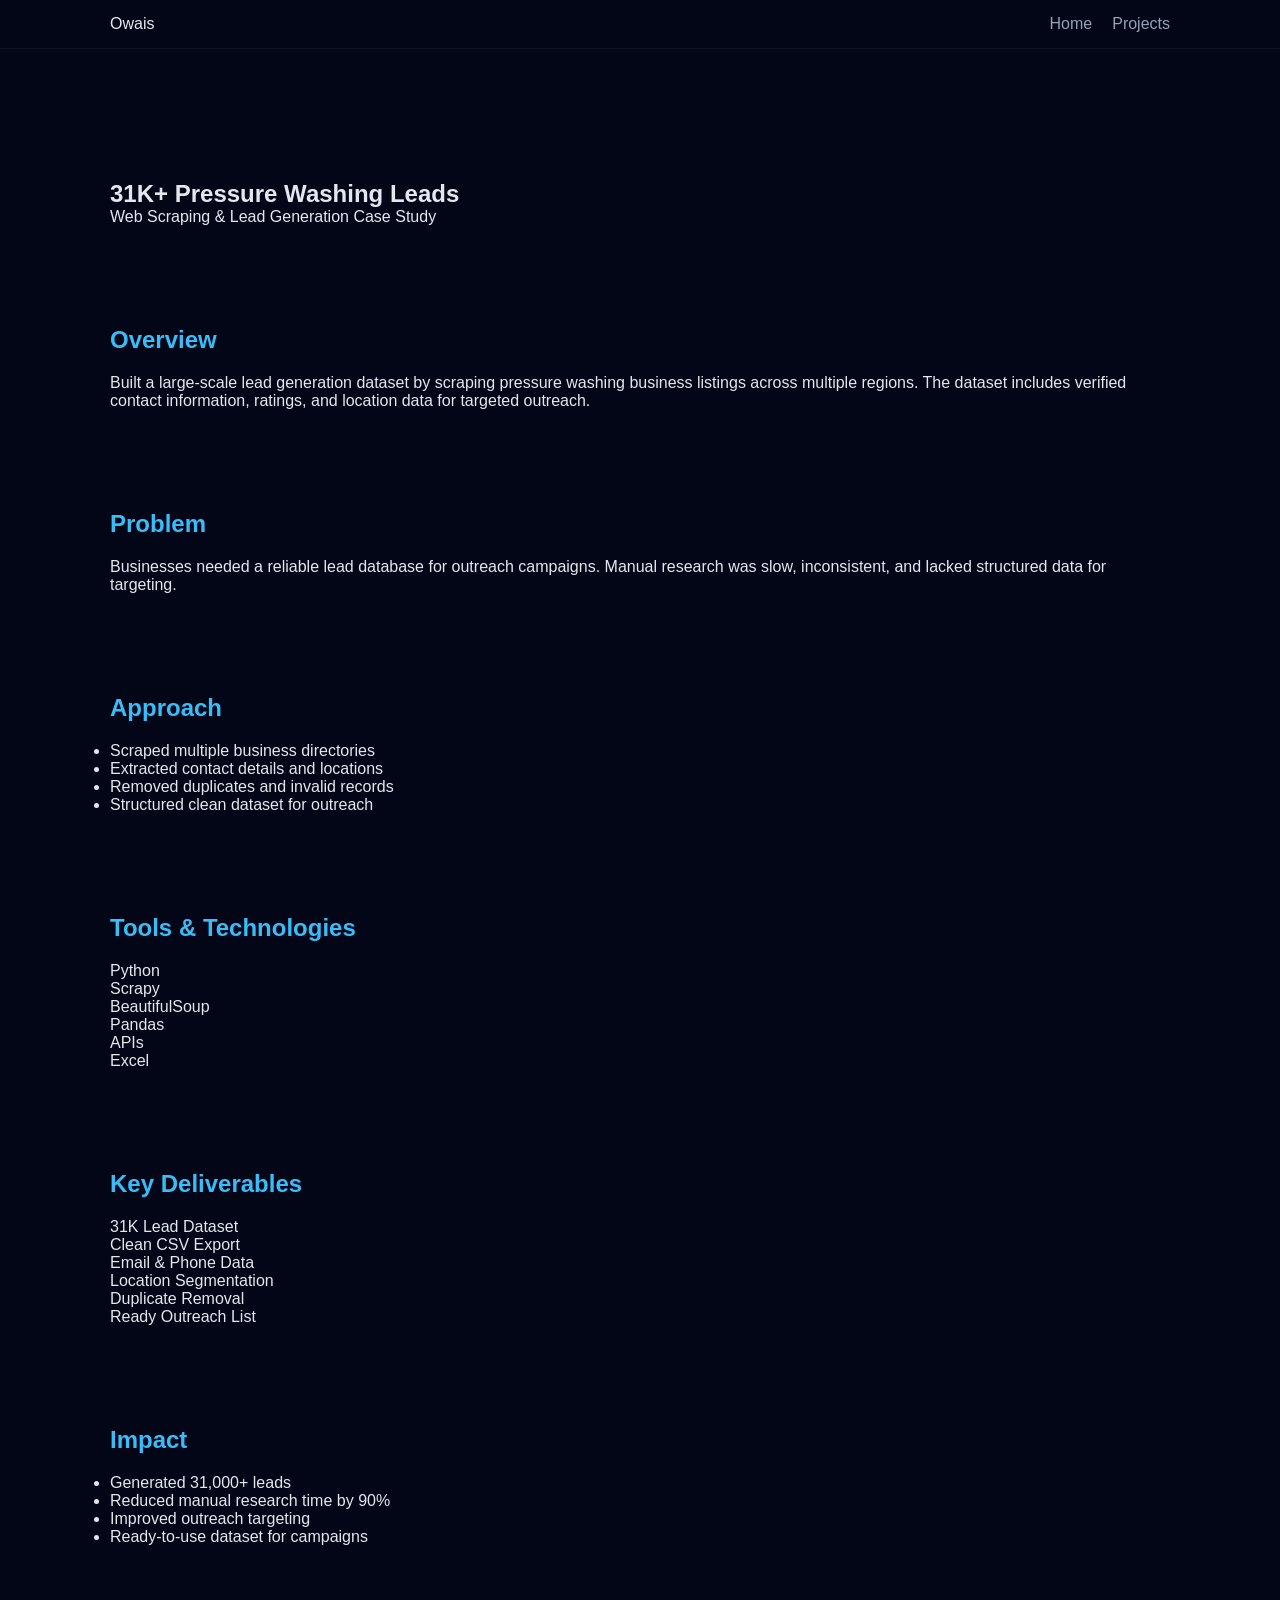
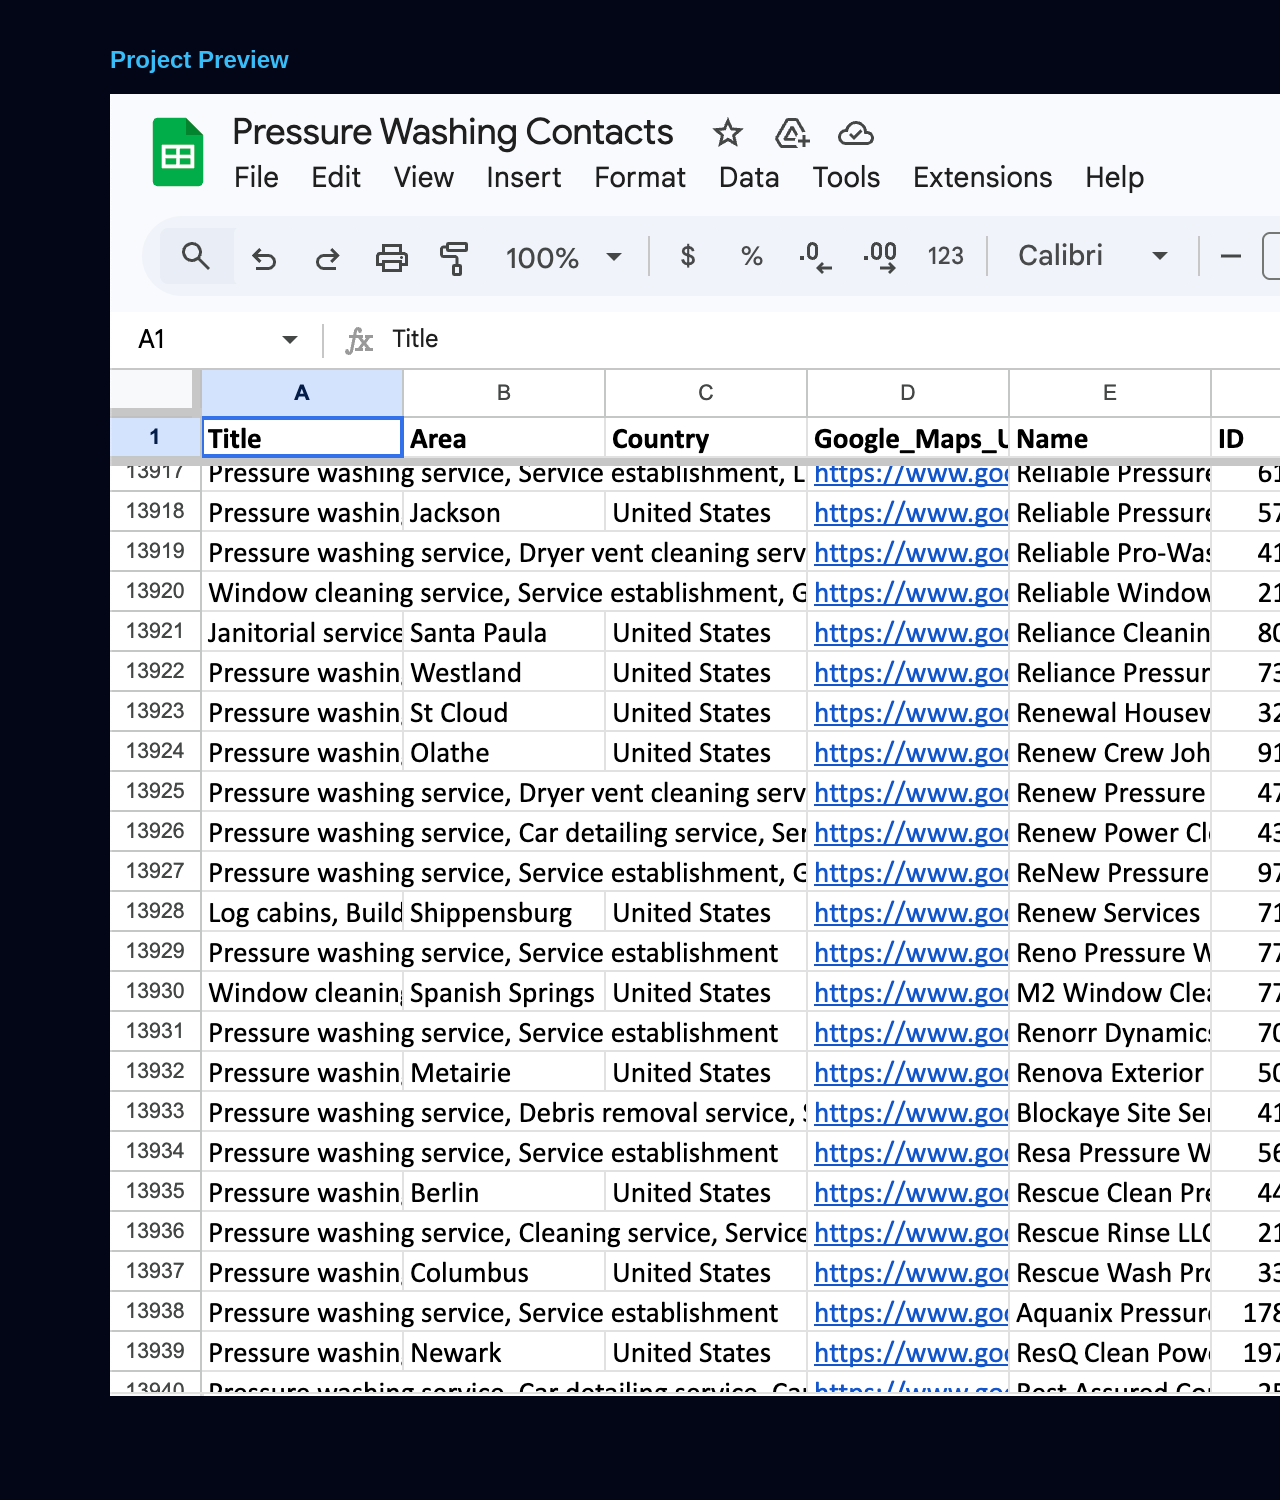
==== commit b36d5fe6: "Update project1.html" ====
--- a/project1.html
+++ b/project1.html
@@ -2,10 +2,9 @@
 <html lang="en">
 <head>
 <meta charset="UTF-8">
-<title>Leads Scraper | Owais Qadir</title>
+<title>31K+ Pressure Washing Leads | Owais Qadir</title>
 <meta name="viewport" content="width=device-width, initial-scale=1.0">
-
-<link rel="stylesheet" href="style.css">
+<link rel="stylesheet" href="style.css?v=200">
 </head>
 
 <body>
@@ -20,81 +19,84 @@
   </div>
 </nav>
 
-<section class="project-hero">
-  <h1>31K+ Pressure Washing Leads</h1>
-  <p>Web Scraping & Lead Generation Project</p>
+<section class="case-hero">
+<h1>31K+ Pressure Washing Leads</h1>
+<p>Web Scraping & Lead Generation Case Study</p>
 </section>
 
-<section class="project-section">
+<section class="case-section">
 <h2>Overview</h2>
 <p>
-Built a large-scale lead generation dataset by scraping pressure washing businesses
-across multiple locations. The dataset includes contact details, ratings,
-and location information for targeted outreach campaigns.
+Built a large-scale lead generation dataset by scraping pressure washing 
+business listings across multiple regions. The dataset includes verified 
+contact information, ratings, and location data for targeted outreach.
 </p>
 </section>
 
-<section class="project-section">
+<section class="case-section">
 <h2>Problem</h2>
 <p>
-Manual lead generation was time-consuming and inconsistent. Businesses needed
-structured data for outreach campaigns and market analysis.
+Businesses needed a reliable lead database for outreach campaigns. Manual 
+research was slow, inconsistent, and lacked structured data for targeting.
 </p>
 </section>
 
-<section class="project-section">
+<section class="case-section">
 <h2>Approach</h2>
 <ul>
-<li>Scraped business listings from multiple directories</li>
-<li>Extracted phone, email, ratings and locations</li>
-<li>Cleaned duplicates and invalid entries</li>
-<li>Structured dataset for outreach</li>
+<li>Scraped multiple business directories</li>
+<li>Extracted contact details and locations</li>
+<li>Removed duplicates and invalid records</li>
+<li>Structured clean dataset for outreach</li>
 </ul>
 </section>
 
-<section class="project-section">
+<section class="case-section">
 <h2>Tools & Technologies</h2>
 
-<div class="tags">
-<span>Python</span>
-<span>BeautifulSoup</span>
-<span>Scrapy</span>
-<span>Pandas</span>
-<span>APIs</span>
-<span>Excel</span>
+<div class="case-grid">
+
+<div class="case-card">Python</div>
+<div class="case-card">Scrapy</div>
+<div class="case-card">BeautifulSoup</div>
+<div class="case-card">Pandas</div>
+<div class="case-card">APIs</div>
+<div class="case-card">Excel</div>
+
 </div>
 
 </section>
 
-<section class="project-section">
+<section class="case-section">
 <h2>Key Deliverables</h2>
 
-<div class="tags">
-<span>31K Lead Dataset</span>
-<span>Clean CSV Export</span>
-<span>Contact Database</span>
-<span>Location Segmentation</span>
-<span>Duplicate Removal</span>
+<div class="case-grid">
+
+<div class="case-card">31K Lead Dataset</div>
+<div class="case-card">Clean CSV Export</div>
+<div class="case-card">Email & Phone Data</div>
+<div class="case-card">Location Segmentation</div>
+<div class="case-card">Duplicate Removal</div>
+<div class="case-card">Ready Outreach List</div>
+
 </div>
 
 </section>
 
-<section class="project-section">
-<h2>Results & Impact</h2>
-
+<section class="case-section">
+<h2>Impact</h2>
 <ul>
-<li>31,000+ leads generated</li>
+<li>Generated 31,000+ leads</li>
 <li>Reduced manual research time by 90%</li>
 <li>Improved outreach targeting</li>
 <li>Ready-to-use dataset for campaigns</li>
 </ul>
-
 </section>
 
-<section class="project-section">
+<section class="case-section">
 <h2>Project Preview</h2>
 
-<div class="single-image">
+<div class="case-image">
 <img src="images/project1.png">
 </div>
 
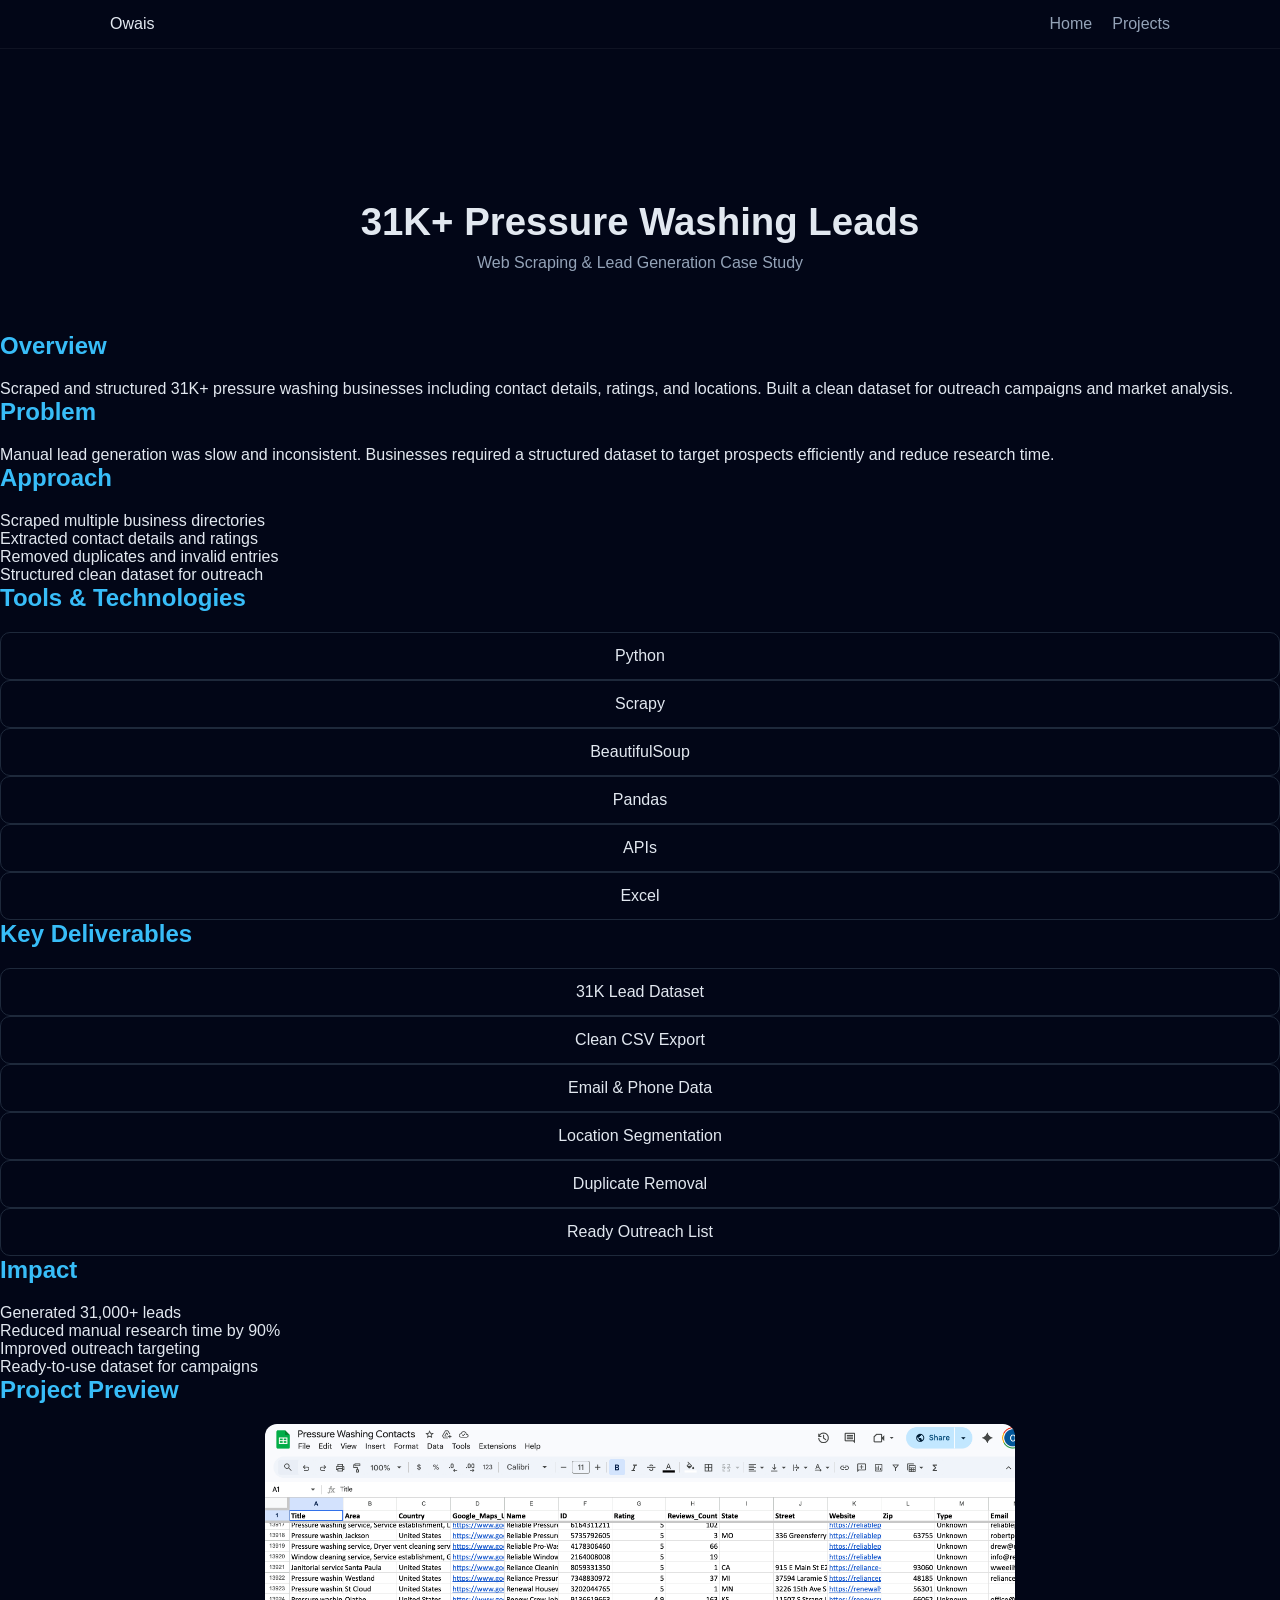
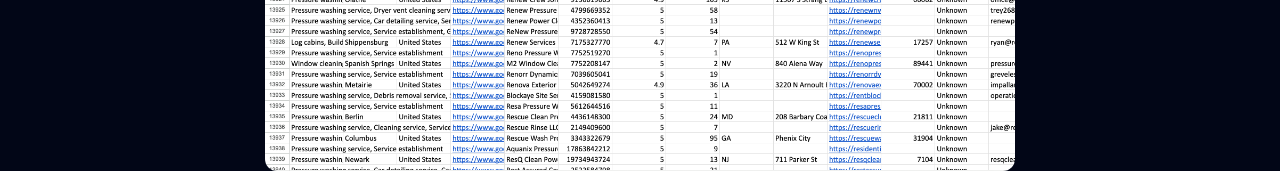
==== commit 94d89f60: "Update project1.html" ====
--- a/project1.html
+++ b/project1.html
@@ -4,7 +4,7 @@
 <meta charset="UTF-8">
 <title>31K+ Pressure Washing Leads | Owais Qadir</title>
 <meta name="viewport" content="width=device-width, initial-scale=1.0">
-<link rel="stylesheet" href="style.css?v=200">
+<link rel="stylesheet" href="style.css?v=9999">
 </head>
 
 <body>
@@ -12,6 +12,7 @@
 <nav class="nav">
   <div class="nav-container">
     <div class="logo">Owais</div>
+
     <div class="nav-links">
       <a href="index.html">Home</a>
       <a href="index.html#projects">Projects</a>
@@ -19,42 +20,51 @@
   </div>
 </nav>
 
-<section class="case-hero">
+<div class="case-container">
+
+<!-- HERO -->
+<div class="case-hero">
 <h1>31K+ Pressure Washing Leads</h1>
 <p>Web Scraping & Lead Generation Case Study</p>
-</section>
+</div>
 
-<section class="case-section">
+<!-- OVERVIEW -->
+<div class="case-block">
 <h2>Overview</h2>
 <p>
-Built a large-scale lead generation dataset by scraping pressure washing 
-business listings across multiple regions. The dataset includes verified 
-contact information, ratings, and location data for targeted outreach.
+Scraped and structured 31K+ pressure washing businesses including contact 
+details, ratings, and locations. Built a clean dataset for outreach 
+campaigns and market analysis.
 </p>
-</section>
+</div>
 
-<section class="case-section">
+<!-- PROBLEM -->
+<div class="case-block">
 <h2>Problem</h2>
 <p>
-Businesses needed a reliable lead database for outreach campaigns. Manual 
-research was slow, inconsistent, and lacked structured data for targeting.
+Manual lead generation was slow and inconsistent. Businesses required a 
+structured dataset to target prospects efficiently and reduce research time.
 </p>
-</section>
+</div>
 
-<section class="case-section">
+<!-- APPROACH -->
+<div class="case-block">
 <h2>Approach</h2>
+
 <ul>
 <li>Scraped multiple business directories</li>
-<li>Extracted contact details and locations</li>
-<li>Removed duplicates and invalid records</li>
+<li>Extracted contact details and ratings</li>
+<li>Removed duplicates and invalid entries</li>
 <li>Structured clean dataset for outreach</li>
 </ul>
-</section>
 
-<section class="case-section">
+</div>
+
+<!-- TOOLS -->
+<div class="case-block">
 <h2>Tools & Technologies</h2>
 
-<div class="case-grid">
+<div class="case-cards">
 
 <div class="case-card">Python</div>
 <div class="case-card">Scrapy</div>
@@ -64,13 +74,13 @@
 <div class="case-card">Excel</div>
 
 </div>
+</div>
 
-</section>
-
-<section class="case-section">
+<!-- DELIVERABLES -->
+<div class="case-block">
 <h2>Key Deliverables</h2>
 
-<div class="case-grid">
+<div class="case-cards">
 
 <div class="case-card">31K Lead Dataset</div>
 <div class="case-card">Clean CSV Export</div>
@@ -80,27 +90,32 @@
 <div class="case-card">Ready Outreach List</div>
 
 </div>
+</div>
 
-</section>
+<!-- IMPACT -->
+<div class="case-block">
+<h2>Impact</h2>
 
-<section class="case-section">
-<h2>Impact</h2>
 <ul>
 <li>Generated 31,000+ leads</li>
 <li>Reduced manual research time by 90%</li>
 <li>Improved outreach targeting</li>
 <li>Ready-to-use dataset for campaigns</li>
 </ul>
-</section>
 
-<section class="case-section">
+</div>
+
+<!-- IMAGE -->
+<div class="case-block">
 <h2>Project Preview</h2>
 
 <div class="case-image">
 <img src="images/project1.png">
 </div>
 
-</section>
+</div>
+
+</div>
 
 </body>
 </html>
--- a/style.css
+++ b/style.css
@@ -192,3 +192,75 @@
     grid-template-columns:1fr;
   }
 }
+
+/* CASE STUDY */
+
+.case-hero{
+text-align:center;
+padding:120px 20px 60px;
+}
+
+.case-hero h1{
+font-size:2.4rem;
+margin-bottom:10px;
+}
+
+.case-hero p{
+color:#94a3b8;
+}
+
+.case-section{
+max-width:1000px;
+margin:70px auto;
+padding:0 20px;
+}
+
+.case-section h2{
+margin-bottom:15px;
+color:#38bdf8;
+}
+
+.case-section p{
+color:#94a3b8;
+line-height:1.6;
+}
+
+.case-section ul{
+margin-top:10px;
+padding-left:20px;
+}
+
+.case-section li{
+margin-bottom:8px;
+}
+
+/* GRID */
+
+.case-grid{
+display:grid;
+grid-template-columns:repeat(auto-fit,minmax(180px,1fr));
+gap:15px;
+margin-top:20px;
+}
+
+.case-card{
+background:#020617;
+border:1px solid #1e293b;
+padding:14px;
+border-radius:10px;
+text-align:center;
+}
+
+.case-card:hover{
+border:1px solid #38bdf8;
+}
+
+/* IMAGE */
+
+.case-image img{
+width:100%;
+max-width:750px;
+display:block;
+margin:auto;
+border-radius:12px;
+}
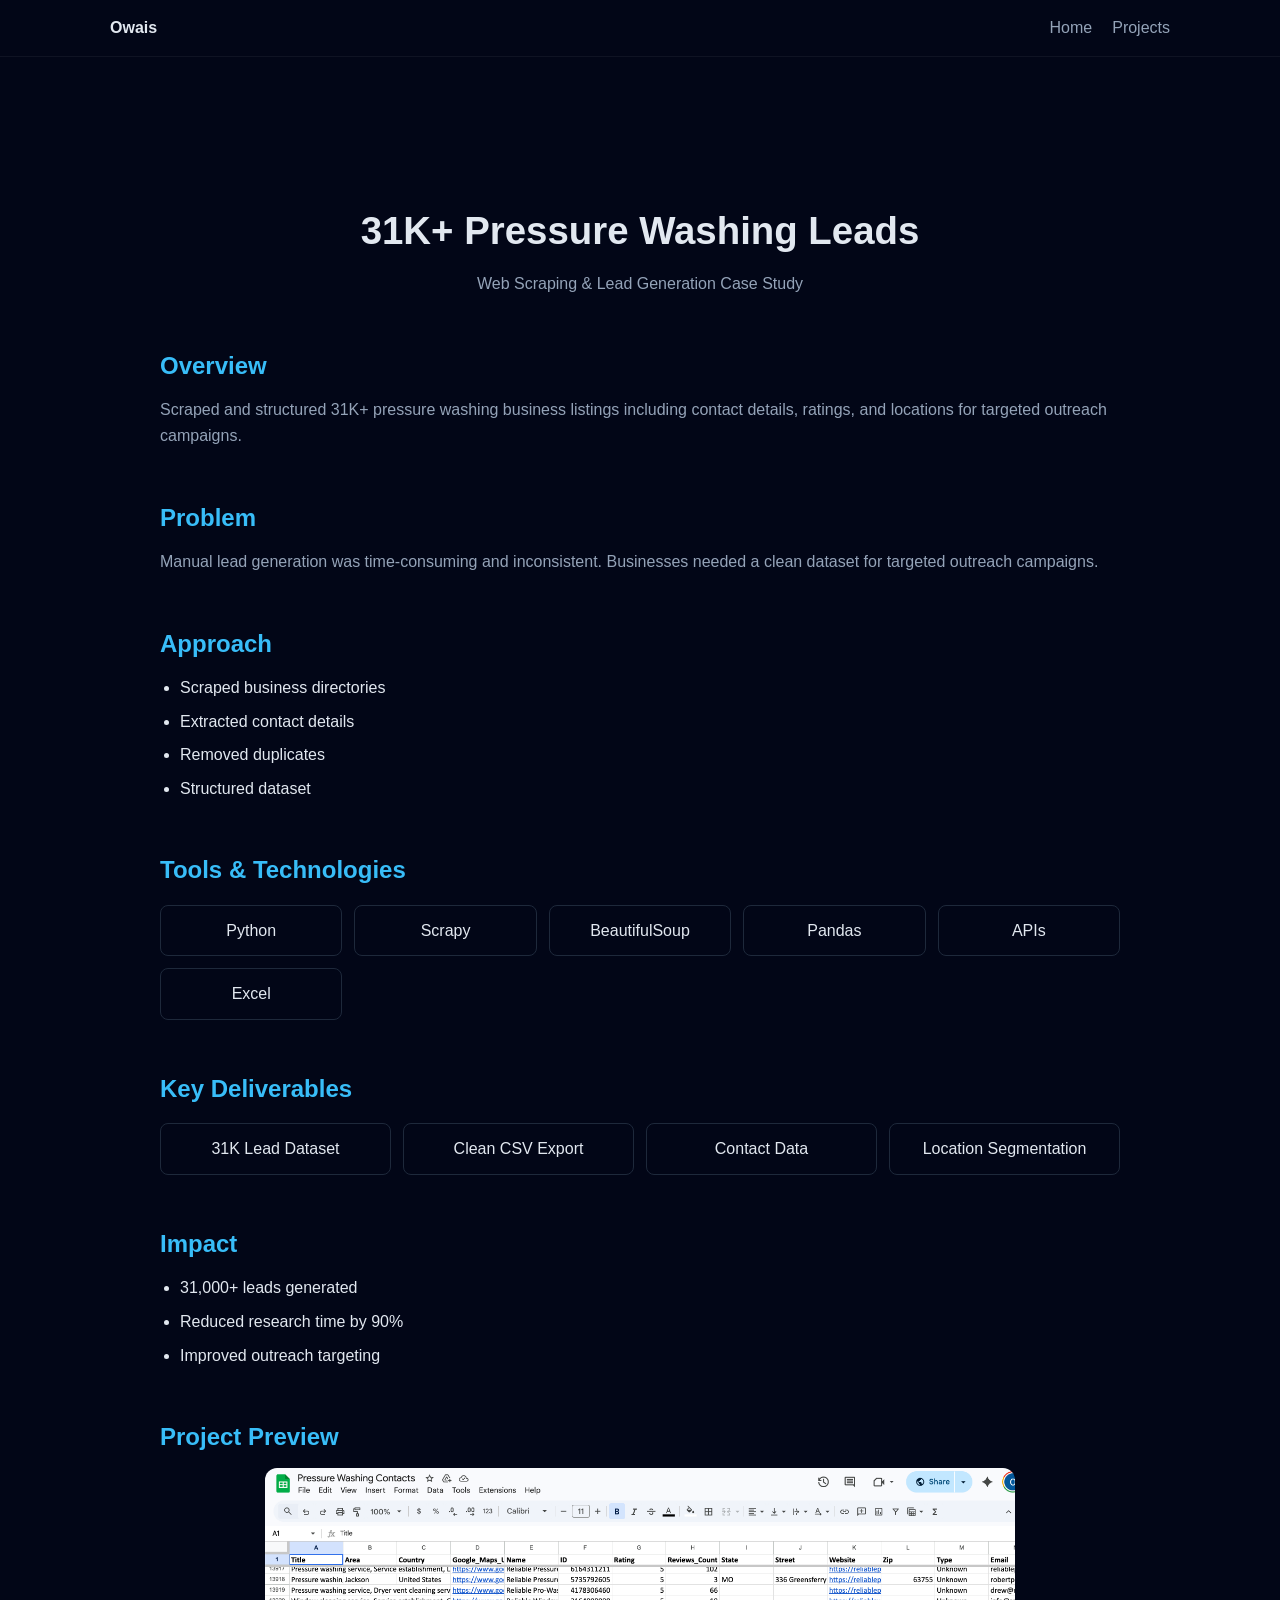
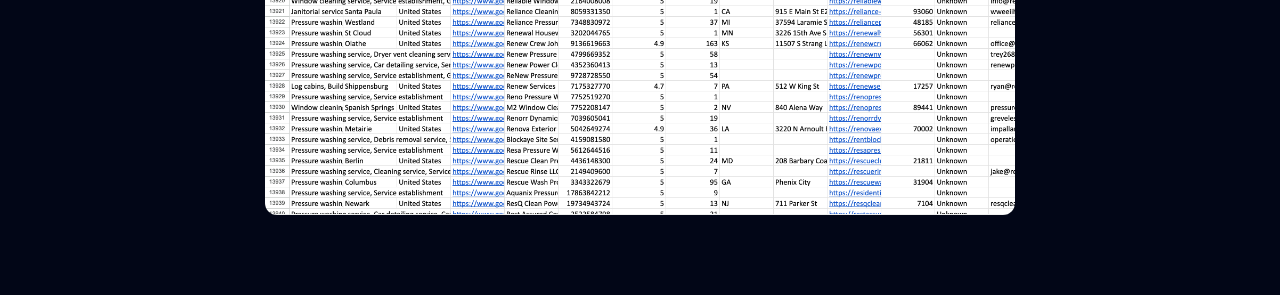
==== commit 7259c066: "Update project1.html" ====
--- a/project1.html
+++ b/project1.html
@@ -4,15 +4,14 @@
 <meta charset="UTF-8">
 <title>31K+ Pressure Washing Leads | Owais Qadir</title>
 <meta name="viewport" content="width=device-width, initial-scale=1.0">
-<link rel="stylesheet" href="style.css?v=9999">
+<link rel="stylesheet" href="style.css?v=12">
 </head>
 
-<body>
+<body class="project-page">
 
 <nav class="nav">
   <div class="nav-container">
     <div class="logo">Owais</div>
-
     <div class="nav-links">
       <a href="index.html">Home</a>
       <a href="index.html#projects">Projects</a>
@@ -22,90 +21,72 @@
 
 <div class="case-container">
 
-<!-- HERO -->
 <div class="case-hero">
 <h1>31K+ Pressure Washing Leads</h1>
 <p>Web Scraping & Lead Generation Case Study</p>
 </div>
 
-<!-- OVERVIEW -->
 <div class="case-block">
 <h2>Overview</h2>
 <p>
-Scraped and structured 31K+ pressure washing businesses including contact 
-details, ratings, and locations. Built a clean dataset for outreach 
-campaigns and market analysis.
+Scraped and structured 31K+ pressure washing business listings including
+contact details, ratings, and locations for targeted outreach campaigns.
 </p>
 </div>
 
-<!-- PROBLEM -->
 <div class="case-block">
 <h2>Problem</h2>
 <p>
-Manual lead generation was slow and inconsistent. Businesses required a 
-structured dataset to target prospects efficiently and reduce research time.
+Manual lead generation was time-consuming and inconsistent. Businesses needed
+a clean dataset for targeted outreach campaigns.
 </p>
 </div>
 
-<!-- APPROACH -->
 <div class="case-block">
 <h2>Approach</h2>
-
 <ul>
-<li>Scraped multiple business directories</li>
-<li>Extracted contact details and ratings</li>
-<li>Removed duplicates and invalid entries</li>
-<li>Structured clean dataset for outreach</li>
+<li>Scraped business directories</li>
+<li>Extracted contact details</li>
+<li>Removed duplicates</li>
+<li>Structured dataset</li>
 </ul>
-
 </div>
 
-<!-- TOOLS -->
 <div class="case-block">
 <h2>Tools & Technologies</h2>
 
 <div class="case-cards">
-
 <div class="case-card">Python</div>
 <div class="case-card">Scrapy</div>
 <div class="case-card">BeautifulSoup</div>
 <div class="case-card">Pandas</div>
 <div class="case-card">APIs</div>
 <div class="case-card">Excel</div>
+</div>
 
 </div>
-</div>
 
-<!-- DELIVERABLES -->
 <div class="case-block">
 <h2>Key Deliverables</h2>
 
 <div class="case-cards">
-
 <div class="case-card">31K Lead Dataset</div>
 <div class="case-card">Clean CSV Export</div>
-<div class="case-card">Email & Phone Data</div>
+<div class="case-card">Contact Data</div>
 <div class="case-card">Location Segmentation</div>
-<div class="case-card">Duplicate Removal</div>
-<div class="case-card">Ready Outreach List</div>
-
 </div>
-</div>
-
-<!-- IMPACT -->
-<div class="case-block">
-<h2>Impact</h2>
-
-<ul>
-<li>Generated 31,000+ leads</li>
-<li>Reduced manual research time by 90%</li>
-<li>Improved outreach targeting</li>
-<li>Ready-to-use dataset for campaigns</li>
-</ul>
 
 </div>
 
-<!-- IMAGE -->
+<div class="case-block">
+<h2>Impact</h2>
+<ul>
+<li>31,000+ leads generated</li>
+<li>Reduced research time by 90%</li>
+<li>Improved outreach targeting</li>
+</ul>
+</div>
+
 <div class="case-block">
 <h2>Project Preview</h2>
 
--- a/style.css
+++ b/style.css
@@ -1,266 +1,321 @@
-*{
-  margin:0;
-  padding:0;
-  box-sizing:border-box;
-}
-
-body{
-  font-family:'Inter',sans-serif;
-  background:#020617;
-  color:#e2e8f0;
-  padding-top:80px;
-}
-
-/* NAV */
-.nav{
-  position:fixed;
-  top:0;
-  width:100%;
-  background:#020617;
-  z-index:1000;
-  border-bottom:1px solid rgba(255,255,255,0.05);
-}
-
-.nav-container{
-  max-width:1100px;
-  margin:auto;
-  display:flex;
-  justify-content:space-between;
-  align-items:center;
-  padding:15px 20px;
-}
+/* ================= RESET ================= */
+* {
+margin: 0;
+padding: 0;
+box-sizing: border-box;
+}
+
+html, body {
+background: #020617;
+color: #e2e8f0;
+font-family: 'Inter', sans-serif;
+line-height: 1.6;
+min-height: 100vh;
+}
+
+/* ================= NAV ================= */
+
+.nav {
+position: fixed;
+top: 0;
+width: 100%;
+background: #020617;
+z-index: 1000;
+border-bottom: 1px solid rgba(255,255,255,0.05);
+}
+
+.nav-container {
+max-width: 1100px;
+margin: auto;
+display: flex;
+align-items: center;
+justify-content: space-between;
+padding: 15px 20px;
+}
+
+.logo {
+font-weight: 700;
+}
+
+.nav-links {
+display: flex;
+gap: 20px;
+}
+
+.nav-links a {
+color: #94a3b8;
+text-decoration: none;
+}
+
+.nav-links a:hover {
+color: #38bdf8;
+}
+
+.hire-btn {
+border: 1px solid #38bdf8;
+padding: 8px 14px;
+border-radius: 20px;
+color: #38bdf8;
+text-decoration: none;
+}
+
+body {
+padding-top: 80px;
+}
+
+/* ================= HERO ================= */
+
+.hero {
+text-align: center;
+padding: 100px 20px 40px;
+}
+
+.highlight {
+color: #38bdf8;
+}
+
+.subtitle {
+color: #94a3b8;
+margin-top: 10px;
+}
+
+/* ================= SECTIONS ================= */
+
+section {
+max-width: 1100px;
+margin: 100px auto;
+padding: 0 20px;
+}
+
+h2 {
+color: #38bdf8;
+margin-bottom: 20px;
+}
+
+/* ================= SERVICES ================= */
+
+.services-grid {
+display: grid;
+grid-template-columns: repeat(auto-fit,minmax(260px,1fr));
+gap: 25px;
+margin-top: 40px;
+}
+
+.service-card {
+background: #020617;
+border: 1px solid #1e293b;
+padding: 25px;
+border-radius: 12px;
+}
+
+.service-card:hover {
+border: 1px solid #38bdf8;
+transform: translateY(-5px);
+}
+
+.service-card p {
+color: #94a3b8;
+margin: 10px 0;
+}
+
+.tags {
+display: flex;
+flex-wrap: wrap;
+gap: 8px;
+margin-top: 10px;
+}
+
+.tags span {
+background: #020617;
+border: 1px solid #1e293b;
+padding: 5px 10px;
+border-radius: 10px;
+font-size: 12px;
+}
+
+/* ================= PROJECT GRID ================= */
+
+.grid {
+display: grid;
+grid-template-columns: repeat(auto-fit,minmax(250px,1fr));
+gap: 20px;
+}
+
+.card {
+background: #020617;
+border: 1px solid #1e293b;
+padding: 25px;
+border-radius: 10px;
+text-align: center;
+text-decoration: none;
+color: white;
+}
+
+.card:hover {
+border: 1px solid #38bdf8;
+transform: translateY(-5px);
+}
+
+/* ================= CONTACT ================= */
+
+.contact-grid {
+display: grid;
+grid-template-columns: 1fr 1fr;
+gap: 50px;
+margin-top: 40px;
+}
+
+.contact-left p {
+color: #94a3b8;
+margin-bottom: 20px;
+}
+
+.contact-item {
+margin-bottom: 20px;
+}
+
+.contact-item a {
+color: #38bdf8;
+text-decoration: none;
+}
+
+.contact-form {
+display: flex;
+flex-direction: column;
+gap: 15px;
+}
+
+.contact-form input,
+.contact-form textarea {
+padding: 14px;
+border-radius: 10px;
+border: 1px solid #1e293b;
+background: #020617;
+color: white;
+}
+
+.contact-form button {
+padding: 14px;
+background: linear-gradient(135deg,#38bdf8,#6366f1);
+border: none;
+border-radius: 10px;
+cursor: pointer;
+}
+
+/* ================= CASE STUDY ================= */
+
+.case-container {
+max-width: 1000px;
+margin: 120px auto 80px;
+padding: 0 20px;
+background: #020617;
+}
+
+.case-hero {
+text-align: center;
+margin-bottom: 50px;
+}
+
+.case-hero h1 {
+font-size: 2.4rem;
+margin-bottom: 10px;
+}
+
+.case-hero p {
+color: #94a3b8;
+}
+
+.case-block {
+margin-bottom: 50px;
+background: #020617;
+}
+
+.case-block h2 {
+color: #38bdf8;
+margin-bottom: 12px;
+}
+
+.case-block p {
+color: #94a3b8;
+}
+
+.case-block ul {
+padding-left: 20px;
+}
+
+.case-block li {
+margin-bottom: 8px;
+}
+
+/* case cards */
+
+.case-cards {
+display: grid;
+grid-template-columns: repeat(auto-fit,minmax(160px,1fr));
+gap: 12px;
+margin-top: 15px;
+}
+
+.case-card {
+background: #020617;
+border: 1px solid #1e293b;
+padding: 12px;
+border-radius: 8px;
+text-align: center;
+}
+
+.case-card:hover {
+border: 1px solid #38bdf8;
+}
+
+/* images */
+
+.case-image img {
+width: 100%;
+max-width: 750px;
+display: block;
+margin: auto;
+border-radius: 12px;
+}
+
+.image-grid {
+display: grid;
+grid-template-columns: repeat(auto-fit,minmax(220px,1fr));
+gap: 15px;
+}
+
+.image-grid img {
+width: 100%;
+border-radius: 10px;
+}
+
+/* ================= ANIMATION ================= */
+
+.reveal {
+opacity: 0;
+transform: translateY(30px);
+transition: 0.6s;
+}
+
+.reveal.show {
+opacity: 1;
+transform: translateY(0);
+}
+
+/* ================= MOBILE ================= */
+
+@media (max-width:768px){
 
 .nav-links{
-  display:flex;
-  gap:20px;
-}
-
-.nav-links a{
-  color:#94a3b8;
-  text-decoration:none;
-}
-
-.hire-btn{
-  border:1px solid #38bdf8;
-  padding:8px 14px;
-  border-radius:20px;
-  color:#38bdf8;
-  text-decoration:none;
-}
-
-/* HERO */
-.hero{
-  text-align:center;
-  padding:100px 20px;
-}
-
-.highlight{
-  color:#38bdf8;
-}
-
-.subtitle{
-  color:#94a3b8;
-}
-
-/* SECTION */
-section{
-  max-width:1100px;
-  margin:100px auto;
-  padding:0 20px;
-}
-
-h2{
-  color:#38bdf8;
-  margin-bottom:20px;
-}
-
-/* SERVICES */
-.services-grid{
-  display:grid;
-  grid-template-columns:repeat(auto-fit,minmax(260px,1fr));
-  gap:25px;
-  margin-top:40px;
-}
-
-.service-card{
-  background:#020617;
-  border:1px solid rgba(56,189,248,0.15);
-  padding:25px;
-  border-radius:12px;
-}
-
-.service-card:hover{
-  border:1px solid #38bdf8;
-  transform:translateY(-5px);
-}
-
-.tags{
-  display:flex;
-  gap:8px;
-  flex-wrap:wrap;
-  margin-top:10px;
-}
-
-.tags span{
-  background:rgba(56,189,248,0.2);
-  padding:5px 10px;
-  border-radius:12px;
-  font-size:12px;
-}
-
-/* PROJECTS */
-.grid{
-  display:grid;
-  grid-template-columns:repeat(auto-fit,minmax(250px,1fr));
-  gap:20px;
-}
-
-.card{
-  background:#1e293b;
-  padding:25px;
-  border-radius:10px;
-  text-align:center;
-  text-decoration:none;
-  color:white;
-}
-
-.card:hover{
-  border:1px solid #38bdf8;
-  transform:translateY(-5px);
-}
-
-/* CONTACT */
+display:none;
+}
+
 .contact-grid{
-  display:grid;
-  grid-template-columns:1fr 1fr;
-  gap:50px;
-  margin-top:40px;
-}
-
-.contact-left p{
-  color:#94a3b8;
-  margin-bottom:20px;
-}
-
-.contact-item{
-  margin-bottom:20px;
-}
-
-.contact-item a{
-  color:#38bdf8;
-  text-decoration:none;
-}
-
-.contact-form{
-  display:flex;
-  flex-direction:column;
-  gap:15px;
-}
-
-.contact-form input,
-.contact-form textarea{
-  padding:14px;
-  border-radius:10px;
-  border:1px solid #1e293b;
-  background:#020617;
-  color:white;
-}
-
-.contact-form button{
-  padding:14px;
-  background:linear-gradient(135deg,#38bdf8,#6366f1);
-  border:none;
-  border-radius:10px;
-  cursor:pointer;
-}
-
-/* ANIMATION */
-.reveal{
-  opacity:0;
-  transform:translateY(30px);
-  transition:0.6s;
-}
-
-.reveal.show{
-  opacity:1;
-  transform:translateY(0);
-}
-
-/* MOBILE */
-@media(max-width:768px){
-  .contact-grid{
-    grid-template-columns:1fr;
-  }
-}
-
-/* CASE STUDY */
-
-.case-hero{
-text-align:center;
-padding:120px 20px 60px;
-}
-
-.case-hero h1{
-font-size:2.4rem;
-margin-bottom:10px;
-}
-
-.case-hero p{
-color:#94a3b8;
-}
-
-.case-section{
-max-width:1000px;
-margin:70px auto;
-padding:0 20px;
-}
-
-.case-section h2{
-margin-bottom:15px;
-color:#38bdf8;
-}
-
-.case-section p{
-color:#94a3b8;
-line-height:1.6;
-}
-
-.case-section ul{
-margin-top:10px;
-padding-left:20px;
-}
-
-.case-section li{
-margin-bottom:8px;
-}
-
-/* GRID */
-
-.case-grid{
-display:grid;
-grid-template-columns:repeat(auto-fit,minmax(180px,1fr));
-gap:15px;
-margin-top:20px;
-}
-
-.case-card{
-background:#020617;
-border:1px solid #1e293b;
-padding:14px;
-border-radius:10px;
-text-align:center;
-}
-
-.case-card:hover{
-border:1px solid #38bdf8;
-}
-
-/* IMAGE */
-
-.case-image img{
-width:100%;
-max-width:750px;
-display:block;
-margin:auto;
-border-radius:12px;
-}
+grid-template-columns: 1fr;
+}
+
+.hero h1{
+font-size: 2rem;
+}
+
+}
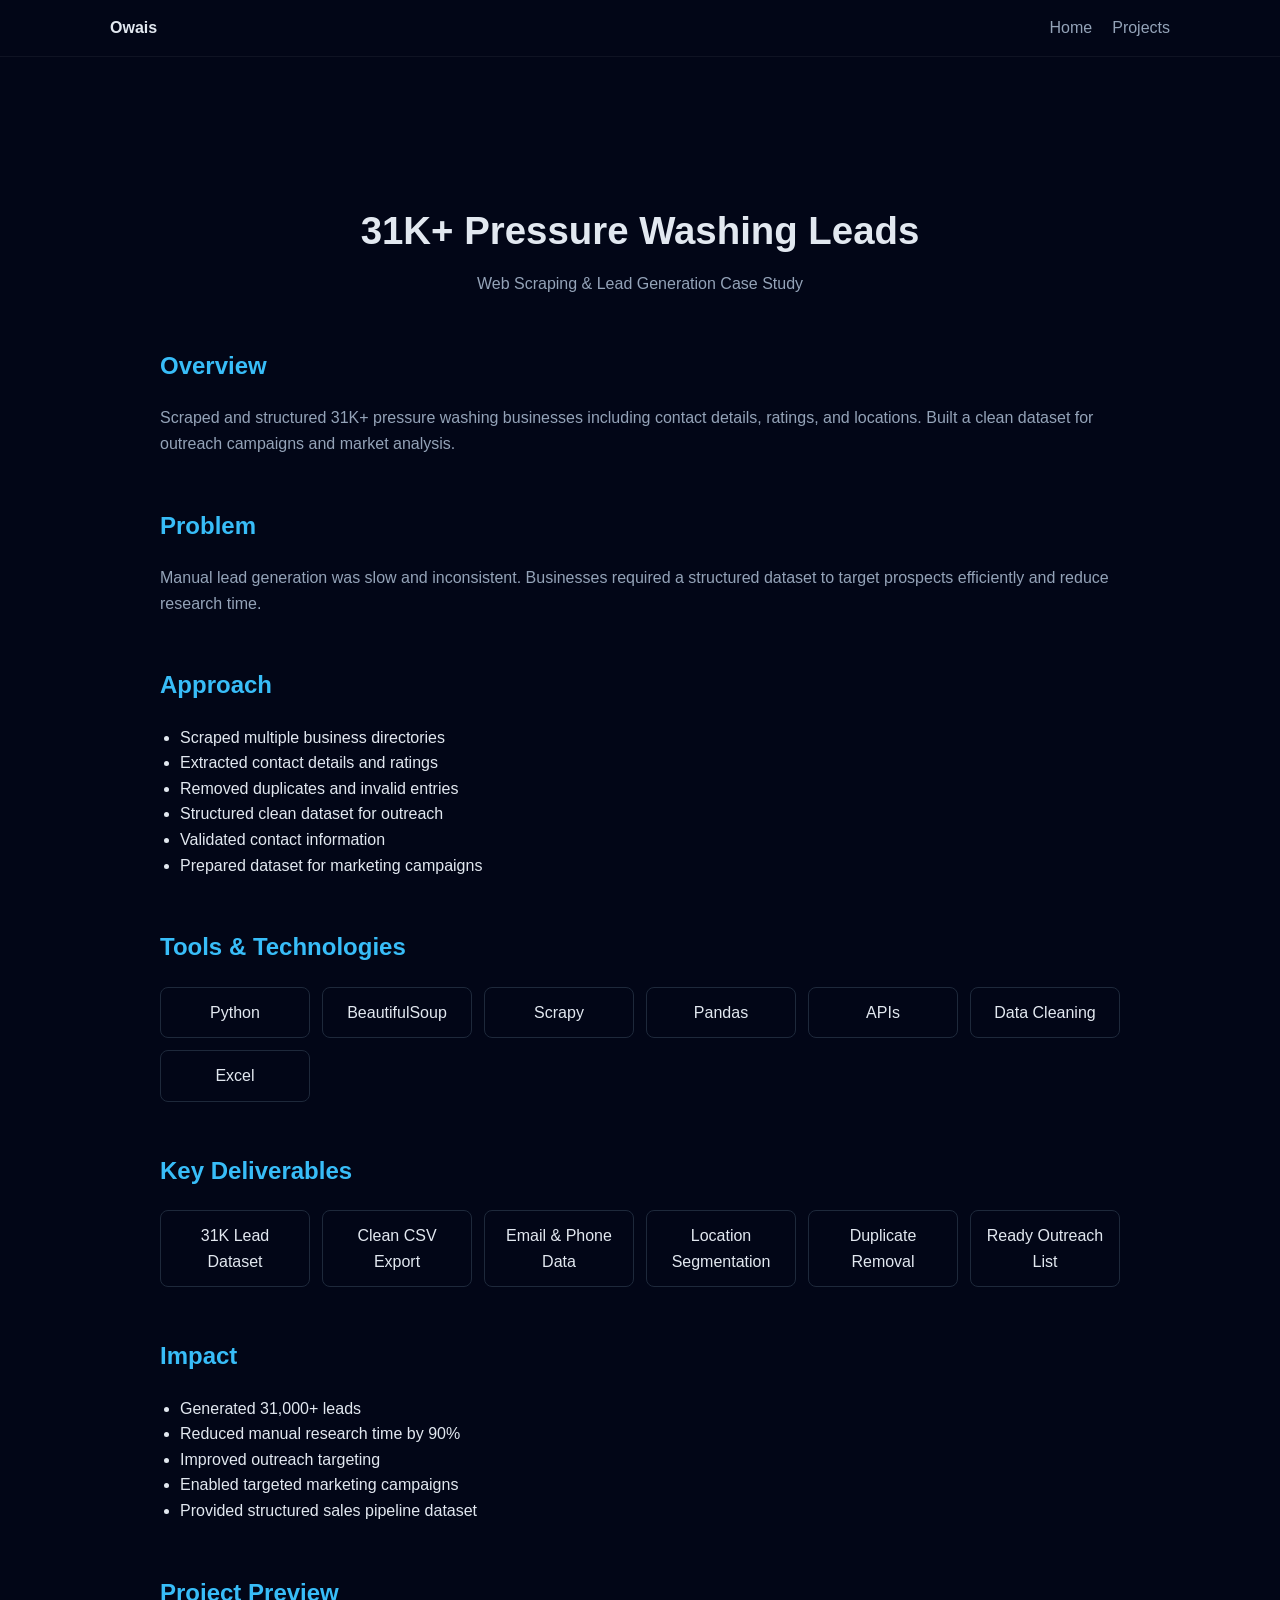
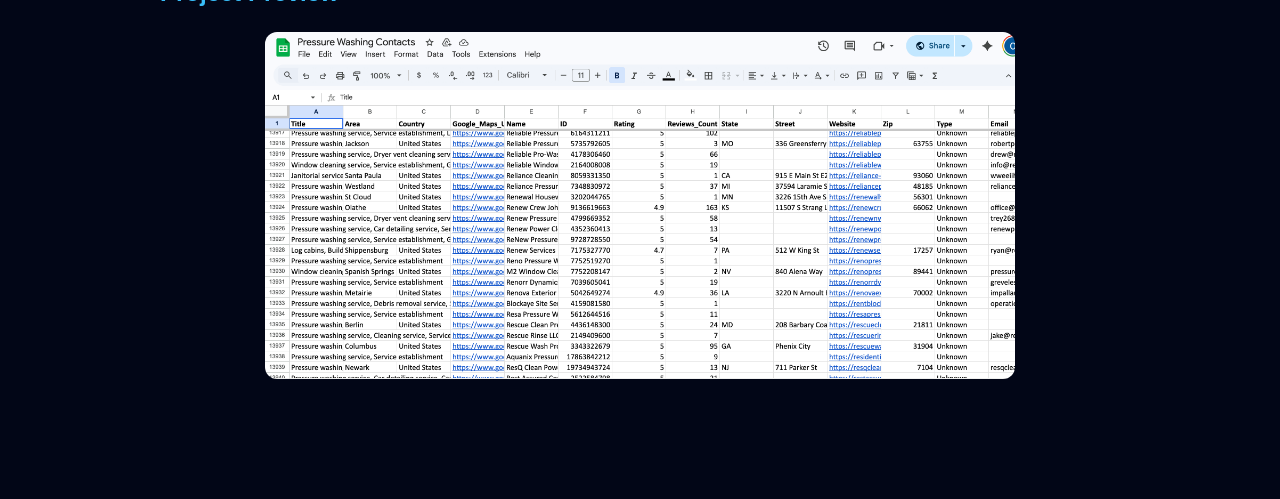
==== commit 31999b07: "Update project1.html" ====
--- a/project1.html
+++ b/project1.html
@@ -4,7 +4,7 @@
 <meta charset="UTF-8">
 <title>31K+ Pressure Washing Leads | Owais Qadir</title>
 <meta name="viewport" content="width=device-width, initial-scale=1.0">
-<link rel="stylesheet" href="style.css?v=12">
+<link rel="stylesheet" href="style.css?v=7">
 </head>
 
 <body class="project-page">
@@ -21,82 +21,104 @@
 
 <div class="case-container">
 
+<!-- HERO -->
 <div class="case-hero">
 <h1>31K+ Pressure Washing Leads</h1>
 <p>Web Scraping & Lead Generation Case Study</p>
 </div>
 
+<!-- OVERVIEW -->
 <div class="case-block">
 <h2>Overview</h2>
 <p>
-Scraped and structured 31K+ pressure washing business listings including
-contact details, ratings, and locations for targeted outreach campaigns.
+Scraped and structured 31K+ pressure washing businesses including contact 
+details, ratings, and locations. Built a clean dataset for outreach 
+campaigns and market analysis.
 </p>
 </div>
 
+<!-- PROBLEM -->
 <div class="case-block">
 <h2>Problem</h2>
 <p>
-Manual lead generation was time-consuming and inconsistent. Businesses needed
-a clean dataset for targeted outreach campaigns.
+Manual lead generation was slow and inconsistent. Businesses required a 
+structured dataset to target prospects efficiently and reduce research time.
 </p>
 </div>
 
+<!-- APPROACH -->
 <div class="case-block">
 <h2>Approach</h2>
+
 <ul>
-<li>Scraped business directories</li>
-<li>Extracted contact details</li>
-<li>Removed duplicates</li>
-<li>Structured dataset</li>
+<li>Scraped multiple business directories</li>
+<li>Extracted contact details and ratings</li>
+<li>Removed duplicates and invalid entries</li>
+<li>Structured clean dataset for outreach</li>
+<li>Validated contact information</li>
+<li>Prepared dataset for marketing campaigns</li>
 </ul>
+
 </div>
 
+<!-- TOOLS -->
 <div class="case-block">
 <h2>Tools & Technologies</h2>
 
 <div class="case-cards">
 <div class="case-card">Python</div>
+<div class="case-card">BeautifulSoup</div>
 <div class="case-card">Scrapy</div>
-<div class="case-card">BeautifulSoup</div>
 <div class="case-card">Pandas</div>
 <div class="case-card">APIs</div>
+<div class="case-card">Data Cleaning</div>
 <div class="case-card">Excel</div>
 </div>
 
 </div>
 
+<!-- DELIVERABLES -->
 <div class="case-block">
 <h2>Key Deliverables</h2>
 
 <div class="case-cards">
 <div class="case-card">31K Lead Dataset</div>
 <div class="case-card">Clean CSV Export</div>
-<div class="case-card">Contact Data</div>
+<div class="case-card">Email & Phone Data</div>
 <div class="case-card">Location Segmentation</div>
+<div class="case-card">Duplicate Removal</div>
+<div class="case-card">Ready Outreach List</div>
 </div>
 
 </div>
 
+<!-- IMPACT -->
 <div class="case-block">
 <h2>Impact</h2>
+
 <ul>
-<li>31,000+ leads generated</li>
-<li>Reduced research time by 90%</li>
+<li>Generated 31,000+ leads</li>
+<li>Reduced manual research time by 90%</li>
 <li>Improved outreach targeting</li>
+<li>Enabled targeted marketing campaigns</li>
+<li>Provided structured sales pipeline dataset</li>
 </ul>
+
 </div>
 
+<!-- IMAGE -->
 <div class="case-block">
 <h2>Project Preview</h2>
 
 <div class="case-image">
-<img src="images/project1.png">
+<img src="images/project1.png" alt="Leads dataset preview">
 </div>
 
 </div>
 
 </div>
 
+<script src="script.js"></script>
+
 </body>
 </html>
--- a/style.css
+++ b/style.css
@@ -1,321 +1,364 @@
 /* ================= RESET ================= */
-* {
-margin: 0;
-padding: 0;
-box-sizing: border-box;
-}
-
-html, body {
-background: #020617;
-color: #e2e8f0;
-font-family: 'Inter', sans-serif;
-line-height: 1.6;
-min-height: 100vh;
+*{
+margin:0;
+padding:0;
+box-sizing:border-box;
+}
+
+html,body{
+background:#020617;
+color:#e2e8f0;
+font-family:'Inter',sans-serif;
+line-height:1.6;
+min-height:100vh;
 }
 
 /* ================= NAV ================= */
 
-.nav {
-position: fixed;
-top: 0;
-width: 100%;
-background: #020617;
-z-index: 1000;
-border-bottom: 1px solid rgba(255,255,255,0.05);
-}
-
-.nav-container {
-max-width: 1100px;
-margin: auto;
-display: flex;
-align-items: center;
-justify-content: space-between;
-padding: 15px 20px;
-}
-
-.logo {
-font-weight: 700;
-}
-
-.nav-links {
-display: flex;
-gap: 20px;
-}
-
-.nav-links a {
-color: #94a3b8;
-text-decoration: none;
-}
-
-.nav-links a:hover {
-color: #38bdf8;
-}
-
-.hire-btn {
-border: 1px solid #38bdf8;
-padding: 8px 14px;
-border-radius: 20px;
-color: #38bdf8;
-text-decoration: none;
-}
-
-body {
-padding-top: 80px;
+.nav{
+position:fixed;
+top:0;
+width:100%;
+background:#020617;
+z-index:1000;
+border-bottom:1px solid rgba(255,255,255,0.05);
+}
+
+.nav-container{
+max-width:1100px;
+margin:auto;
+display:flex;
+justify-content:space-between;
+align-items:center;
+padding:15px 20px;
+}
+
+.logo{
+font-weight:700;
+}
+
+.nav-links{
+display:flex;
+gap:20px;
+}
+
+.nav-links a{
+color:#94a3b8;
+text-decoration:none;
+}
+
+.nav-links a:hover{
+color:#38bdf8;
+}
+
+.hire-btn{
+border:1px solid #38bdf8;
+padding:8px 14px;
+border-radius:20px;
+color:#38bdf8;
+text-decoration:none;
+}
+
+body{
+padding-top:80px;
 }
 
 /* ================= HERO ================= */
 
-.hero {
-text-align: center;
-padding: 100px 20px 40px;
-}
-
-.highlight {
-color: #38bdf8;
-}
-
-.subtitle {
-color: #94a3b8;
-margin-top: 10px;
+.hero{
+text-align:center;
+padding:100px 20px;
+}
+
+.highlight{
+color:#38bdf8;
+}
+
+.subtitle{
+color:#94a3b8;
+margin-top:10px;
 }
 
 /* ================= SECTIONS ================= */
 
-section {
-max-width: 1100px;
-margin: 100px auto;
-padding: 0 20px;
-}
-
-h2 {
-color: #38bdf8;
-margin-bottom: 20px;
+section{
+max-width:1100px;
+margin:100px auto;
+padding:0 20px;
+}
+
+h2{
+color:#38bdf8;
+margin-bottom:20px;
 }
 
 /* ================= SERVICES ================= */
 
-.services-grid {
-display: grid;
-grid-template-columns: repeat(auto-fit,minmax(260px,1fr));
-gap: 25px;
-margin-top: 40px;
-}
-
-.service-card {
-background: #020617;
-border: 1px solid #1e293b;
-padding: 25px;
-border-radius: 12px;
-}
-
-.service-card:hover {
-border: 1px solid #38bdf8;
-transform: translateY(-5px);
-}
-
-.service-card p {
-color: #94a3b8;
-margin: 10px 0;
-}
-
-.tags {
-display: flex;
-flex-wrap: wrap;
-gap: 8px;
-margin-top: 10px;
-}
-
-.tags span {
-background: #020617;
-border: 1px solid #1e293b;
-padding: 5px 10px;
-border-radius: 10px;
-font-size: 12px;
+.services-grid{
+display:grid;
+grid-template-columns:repeat(auto-fit,minmax(260px,1fr));
+gap:25px;
+margin-top:40px;
+}
+
+.service-card{
+background:#020617;
+border:1px solid #1e293b;
+padding:25px;
+border-radius:12px;
+transition:.3s;
+}
+
+.service-card:hover{
+border:1px solid #38bdf8;
+transform:translateY(-5px);
+}
+
+.service-card p{
+color:#94a3b8;
+margin:10px 0;
+}
+
+.tags{
+display:flex;
+flex-wrap:wrap;
+gap:8px;
+margin-top:10px;
+}
+
+.tags span{
+background:#020617;
+border:1px solid #1e293b;
+padding:5px 10px;
+border-radius:10px;
+font-size:12px;
 }
 
 /* ================= PROJECT GRID ================= */
 
-.grid {
-display: grid;
-grid-template-columns: repeat(auto-fit,minmax(250px,1fr));
-gap: 20px;
-}
-
-.card {
-background: #020617;
-border: 1px solid #1e293b;
-padding: 25px;
-border-radius: 10px;
-text-align: center;
-text-decoration: none;
-color: white;
-}
-
-.card:hover {
-border: 1px solid #38bdf8;
-transform: translateY(-5px);
+.grid{
+display:grid;
+grid-template-columns:repeat(auto-fit,minmax(250px,1fr));
+gap:20px;
+}
+
+.card{
+background:#020617;
+border:1px solid #1e293b;
+padding:25px;
+border-radius:10px;
+text-align:center;
+text-decoration:none;
+color:white;
+transition:.3s;
+}
+
+.card:hover{
+border:1px solid #38bdf8;
+transform:translateY(-5px);
 }
 
 /* ================= CONTACT ================= */
 
-.contact-grid {
-display: grid;
-grid-template-columns: 1fr 1fr;
-gap: 50px;
-margin-top: 40px;
-}
-
-.contact-left p {
-color: #94a3b8;
-margin-bottom: 20px;
-}
-
-.contact-item {
-margin-bottom: 20px;
-}
-
-.contact-item a {
-color: #38bdf8;
-text-decoration: none;
-}
-
-.contact-form {
-display: flex;
-flex-direction: column;
-gap: 15px;
+.contact-grid{
+display:grid;
+grid-template-columns:1fr 1fr;
+gap:50px;
+margin-top:40px;
+}
+
+.contact-left p{
+color:#94a3b8;
+margin-bottom:20px;
+}
+
+.contact-item{
+margin-bottom:20px;
+}
+
+.contact-item a{
+color:#38bdf8;
+text-decoration:none;
+}
+
+.contact-form{
+display:flex;
+flex-direction:column;
+gap:15px;
 }
 
 .contact-form input,
-.contact-form textarea {
-padding: 14px;
-border-radius: 10px;
-border: 1px solid #1e293b;
-background: #020617;
-color: white;
-}
-
-.contact-form button {
-padding: 14px;
-background: linear-gradient(135deg,#38bdf8,#6366f1);
-border: none;
-border-radius: 10px;
-cursor: pointer;
+.contact-form textarea{
+padding:14px;
+border-radius:10px;
+border:1px solid #1e293b;
+background:#020617;
+color:white;
+}
+
+.contact-form button{
+padding:14px;
+background:linear-gradient(135deg,#38bdf8,#6366f1);
+border:none;
+border-radius:10px;
+cursor:pointer;
 }
 
 /* ================= CASE STUDY ================= */
 
-.case-container {
-max-width: 1000px;
-margin: 120px auto 80px;
-padding: 0 20px;
-background: #020617;
-}
-
-.case-hero {
-text-align: center;
-margin-bottom: 50px;
-}
-
-.case-hero h1 {
-font-size: 2.4rem;
-margin-bottom: 10px;
-}
-
-.case-hero p {
-color: #94a3b8;
-}
-
-.case-block {
-margin-bottom: 50px;
-background: #020617;
-}
-
-.case-block h2 {
-color: #38bdf8;
-margin-bottom: 12px;
-}
-
-.case-block p {
-color: #94a3b8;
-}
-
-.case-block ul {
-padding-left: 20px;
-}
-
-.case-block li {
-margin-bottom: 8px;
-}
-
-/* case cards */
-
-.case-cards {
-display: grid;
-grid-template-columns: repeat(auto-fit,minmax(160px,1fr));
-gap: 12px;
-margin-top: 15px;
-}
-
-.case-card {
-background: #020617;
-border: 1px solid #1e293b;
-padding: 12px;
-border-radius: 8px;
-text-align: center;
-}
-
-.case-card:hover {
-border: 1px solid #38bdf8;
-}
-
-/* images */
-
-.case-image img {
-width: 100%;
-max-width: 750px;
-display: block;
-margin: auto;
-border-radius: 12px;
-}
-
-.image-grid {
-display: grid;
-grid-template-columns: repeat(auto-fit,minmax(220px,1fr));
-gap: 15px;
-}
-
-.image-grid img {
-width: 100%;
-border-radius: 10px;
-}
-
-/* ================= ANIMATION ================= */
-
-.reveal {
-opacity: 0;
-transform: translateY(30px);
-transition: 0.6s;
-}
-
-.reveal.show {
-opacity: 1;
-transform: translateY(0);
+.case-container{
+max-width:1000px;
+margin:120px auto;
+padding:0 20px;
+}
+
+.case-hero{
+text-align:center;
+margin-bottom:50px;
+}
+
+.case-hero h1{
+font-size:2.4rem;
+margin-bottom:10px;
+}
+
+.case-hero p{
+color:#94a3b8;
+}
+
+.case-block{
+margin-bottom:50px;
+}
+
+.case-block p{
+color:#94a3b8;
+margin-top:10px;
+}
+
+.case-block ul{
+margin-top:10px;
+padding-left:20px;
+}
+
+.case-cards{
+display:grid;
+grid-template-columns:repeat(auto-fit,minmax(150px,1fr));
+gap:12px;
+margin-top:15px;
+}
+
+.case-card{
+background:#020617;
+border:1px solid #1e293b;
+padding:12px;
+border-radius:8px;
+text-align:center;
+transition:.3s;
+}
+
+.case-card:hover{
+border:1px solid #38bdf8;
+}
+
+/* ================= IMAGES ================= */
+
+.case-image img{
+width:100%;
+max-width:750px;
+display:block;
+margin:auto;
+border-radius:12px;
+}
+
+.image-grid{
+display:grid;
+grid-template-columns:repeat(auto-fit,minmax(220px,1fr));
+gap:15px;
+}
+
+.image-grid img{
+width:100%;
+border-radius:10px;
+cursor:zoom-in;
+transition:.3s;
+}
+
+.image-grid img:hover{
+transform:scale(1.02);
+}
+
+/* ================= IMAGE MODAL ================= */
+
+.image-modal{
+position:fixed;
+inset:0;
+background:rgba(0,0,0,0.95);
+display:none;
+justify-content:center;
+align-items:center;
+z-index:9999;
+animation:fadeIn .3s;
+}
+
+.image-modal.active{
+display:flex;
+}
+
+.modal-img{
+max-width:90%;
+max-height:90%;
+border-radius:10px;
+animation:zoomIn .3s;
+}
+
+.modal-prev,
+.modal-next{
+position:absolute;
+top:50%;
+transform:translateY(-50%);
+background:rgba(0,0,0,0.6);
+border:none;
+color:white;
+font-size:40px;
+padding:10px 18px;
+cursor:pointer;
+border-radius:8px;
+}
+
+.modal-prev{left:30px;}
+.modal-next{right:30px;}
+
+.modal-prev:hover,
+.modal-next:hover{
+background:rgba(0,0,0,0.9);
+}
+
+/* ================= ANIMATIONS ================= */
+
+@keyframes zoomIn{
+from{transform:scale(.9);opacity:0;}
+to{transform:scale(1);opacity:1;}
+}
+
+@keyframes fadeIn{
+from{opacity:0;}
+to{opacity:1;}
 }
 
 /* ================= MOBILE ================= */
 
-@media (max-width:768px){
+@media(max-width:768px){
 
 .nav-links{
 display:none;
 }
 
 .contact-grid{
-grid-template-columns: 1fr;
+grid-template-columns:1fr;
 }
 
 .hero h1{
-font-size: 2rem;
-}
-
-}
+font-size:2rem;
+}
+
+}
